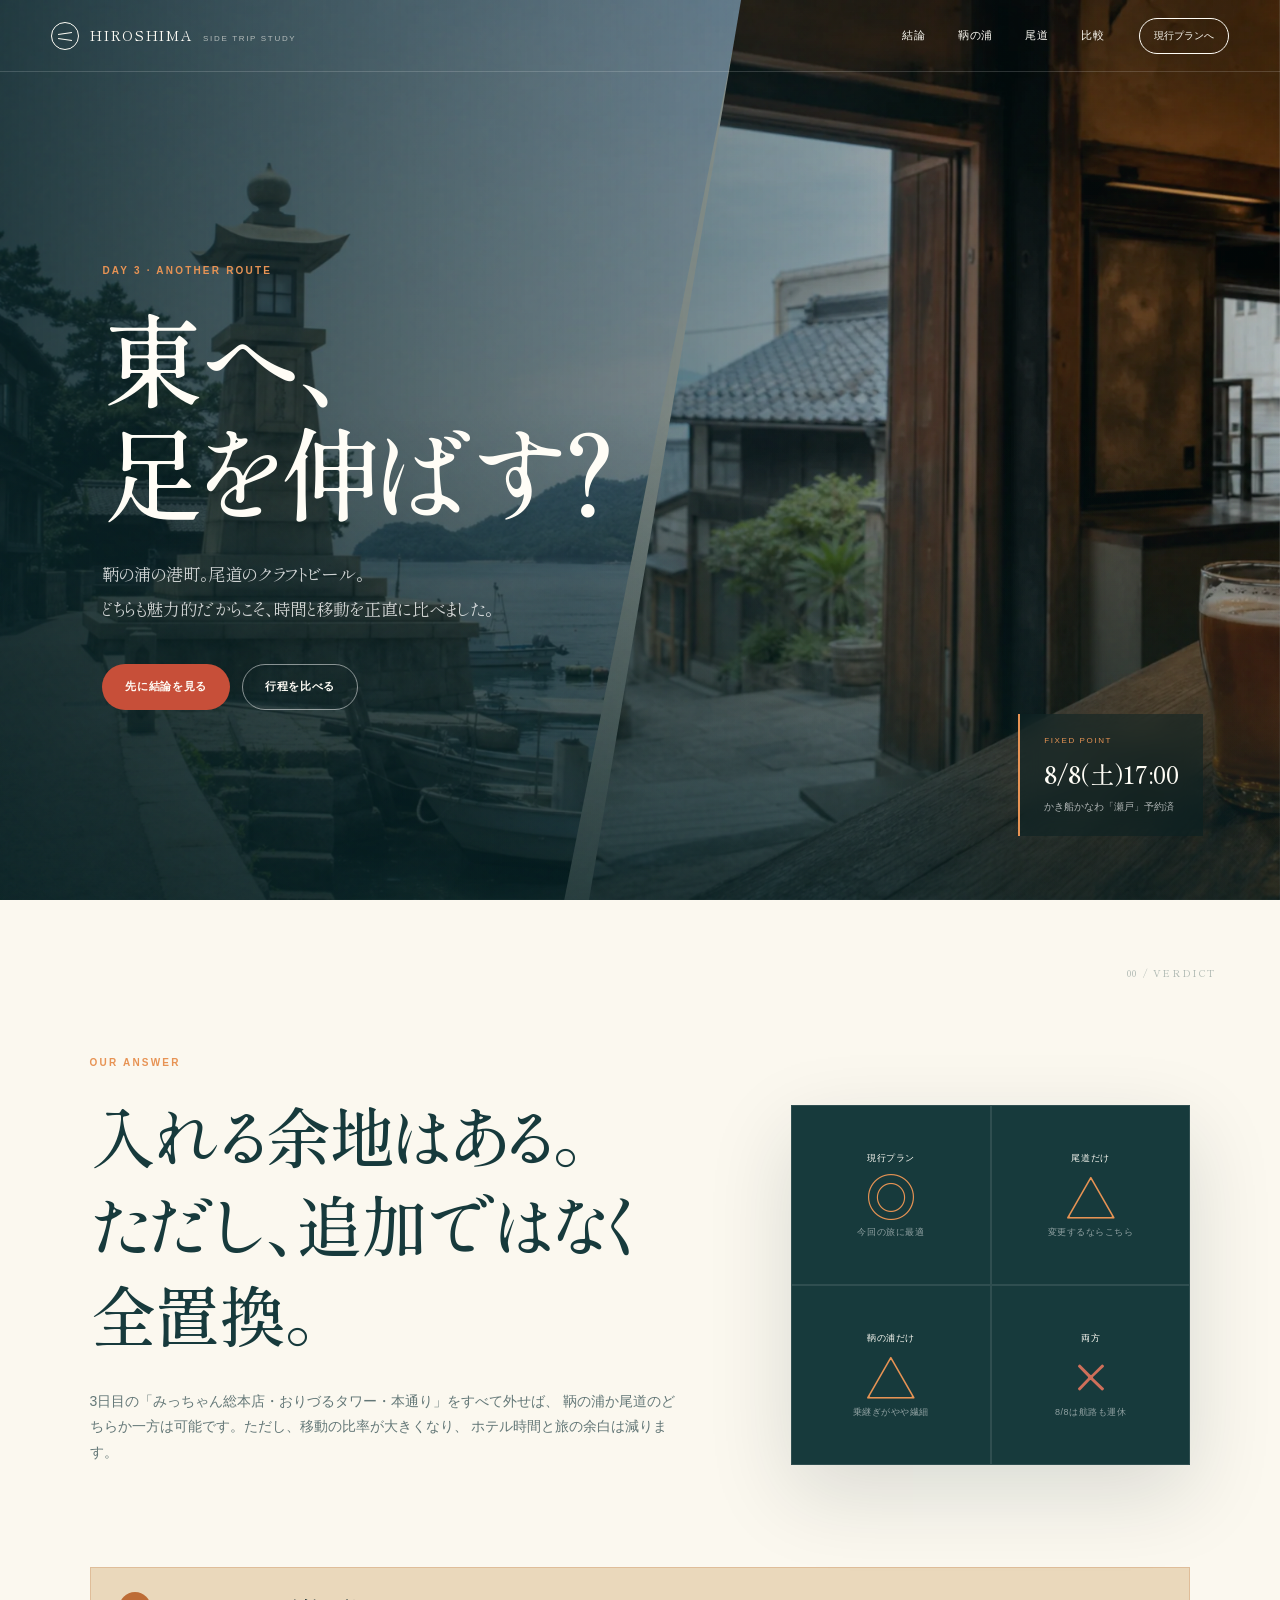
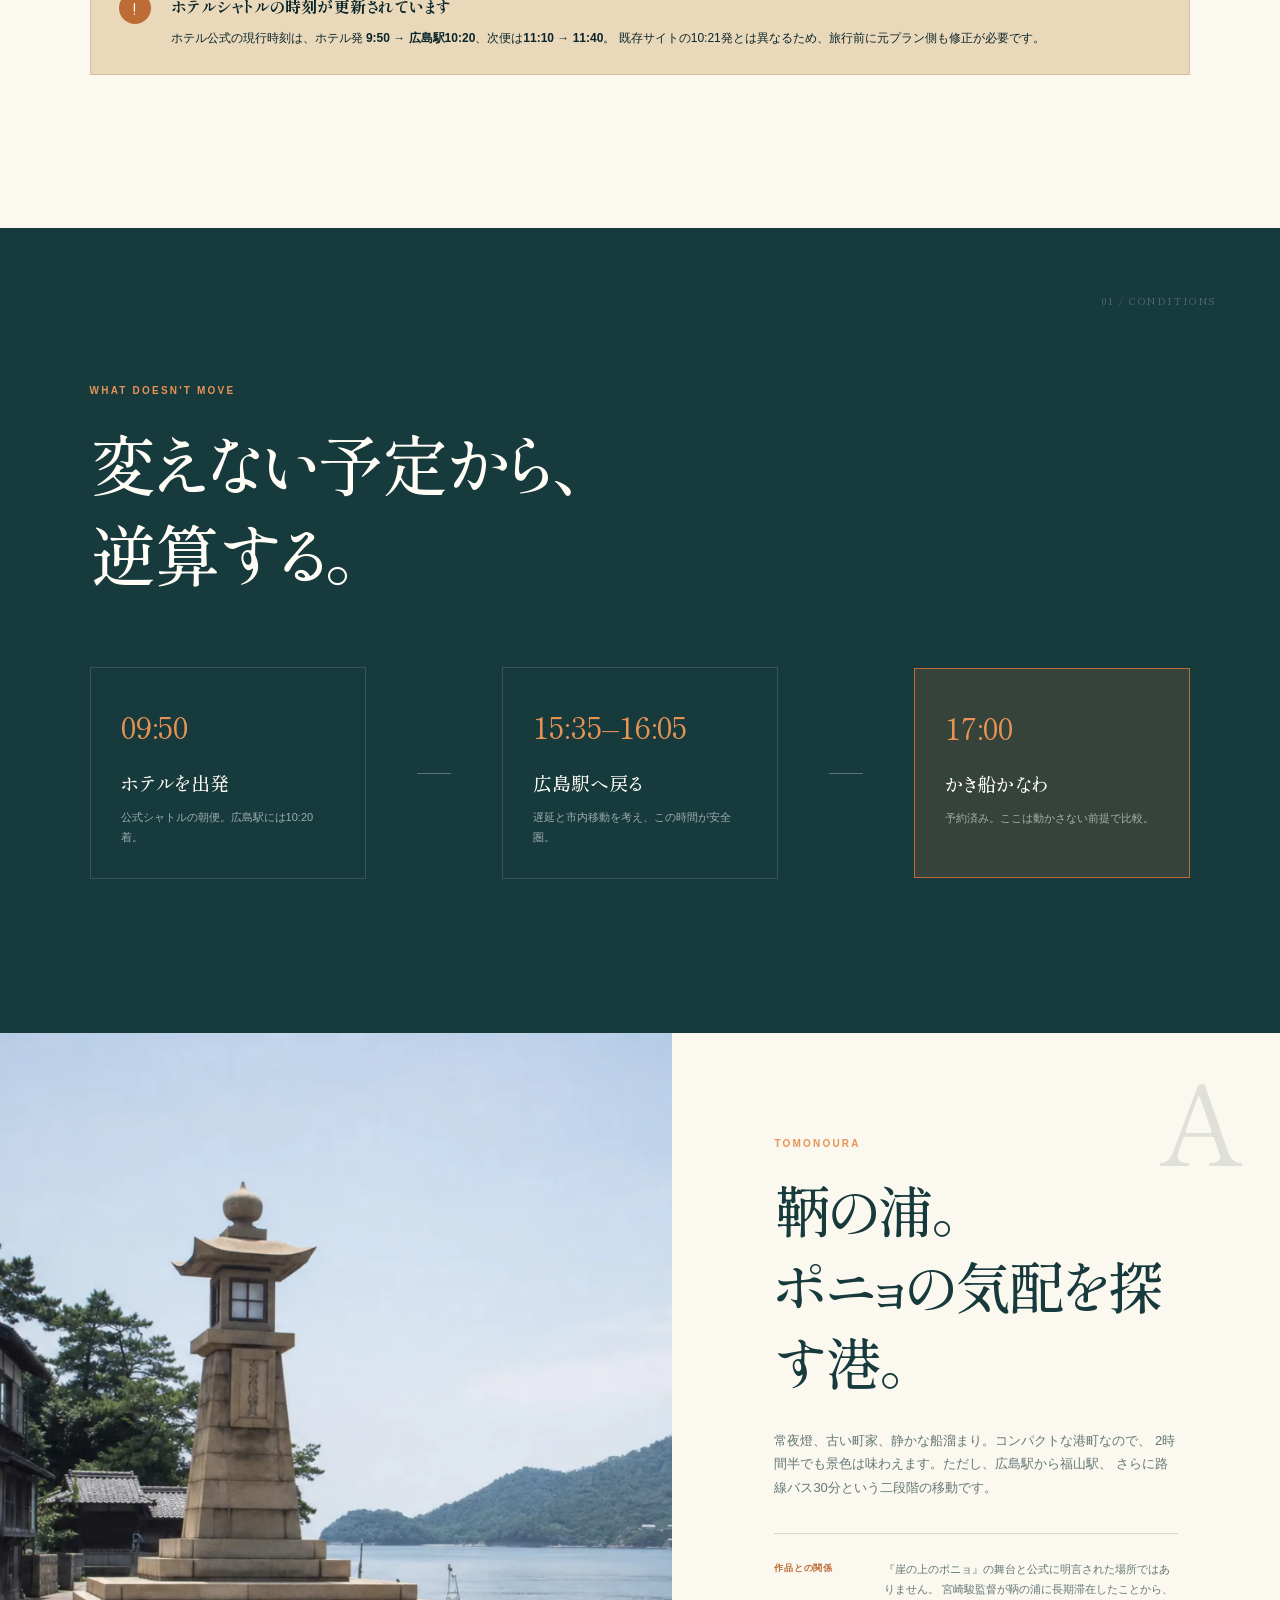
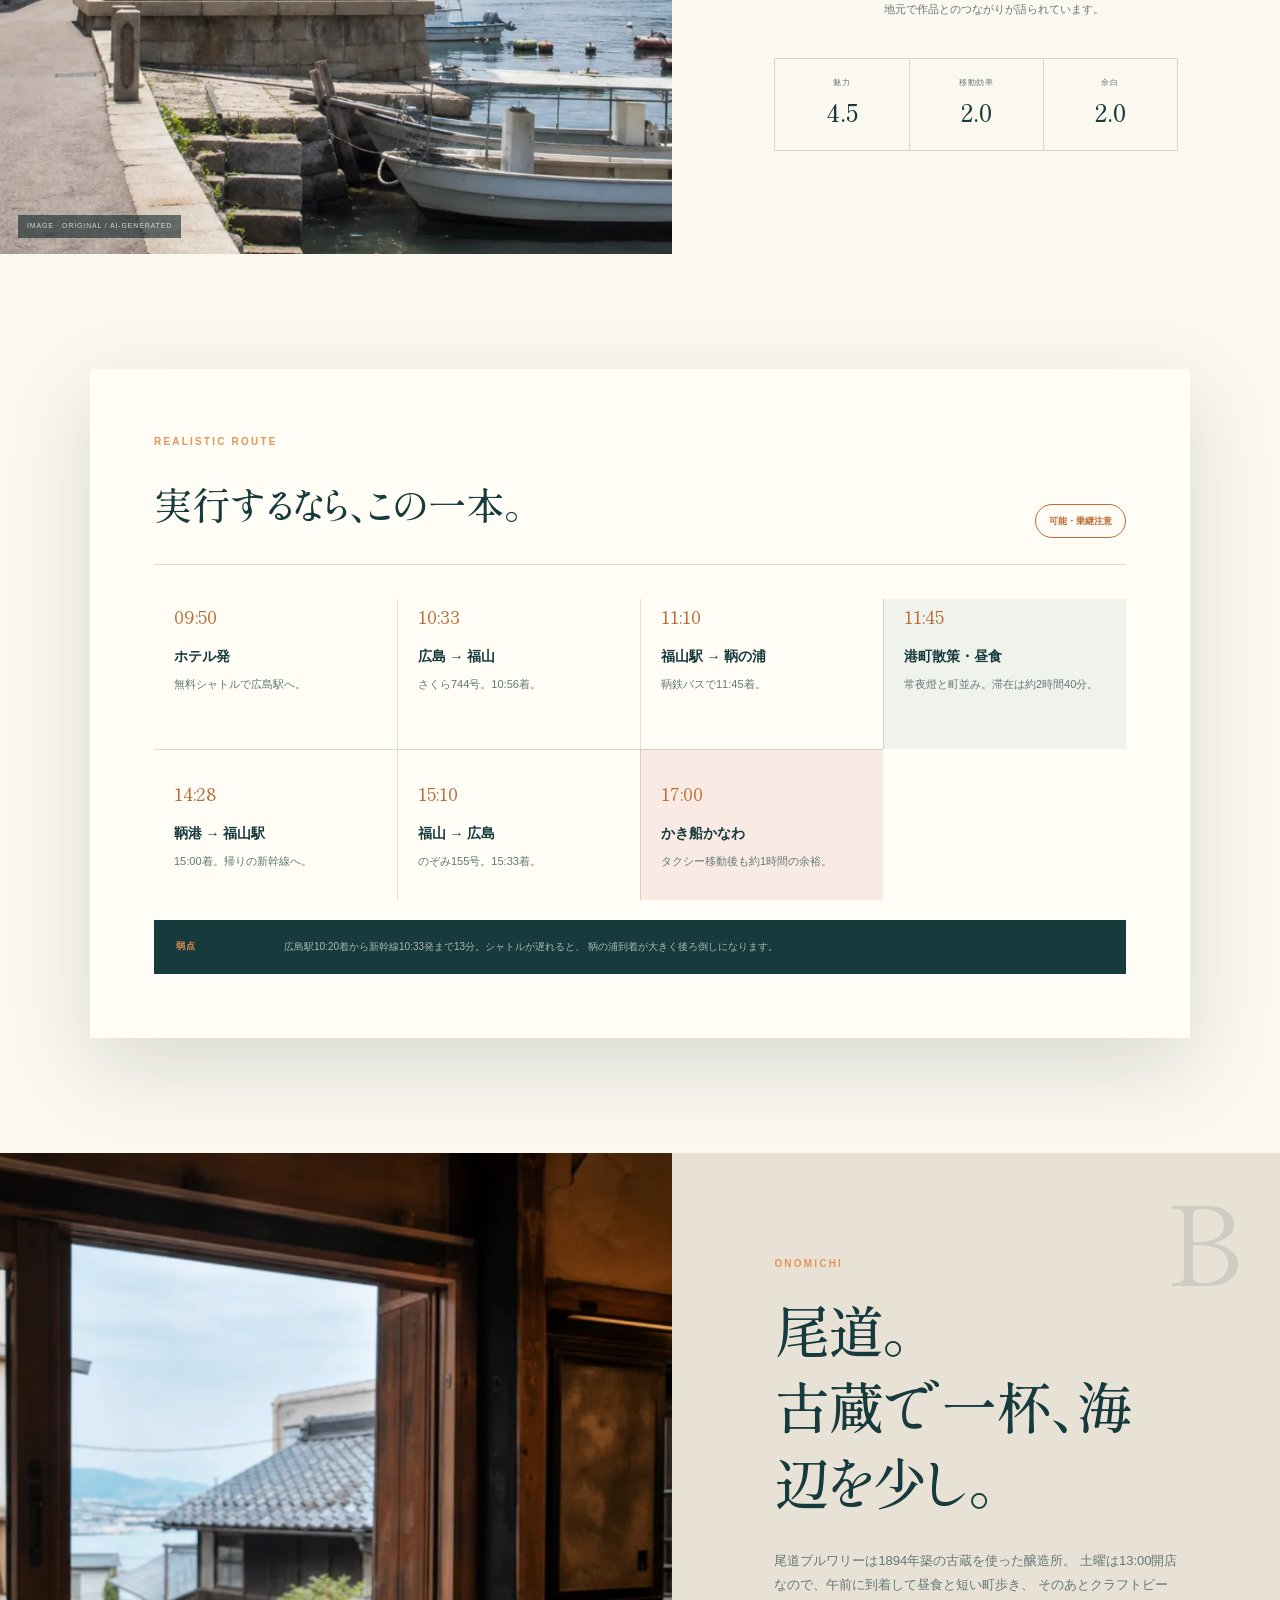
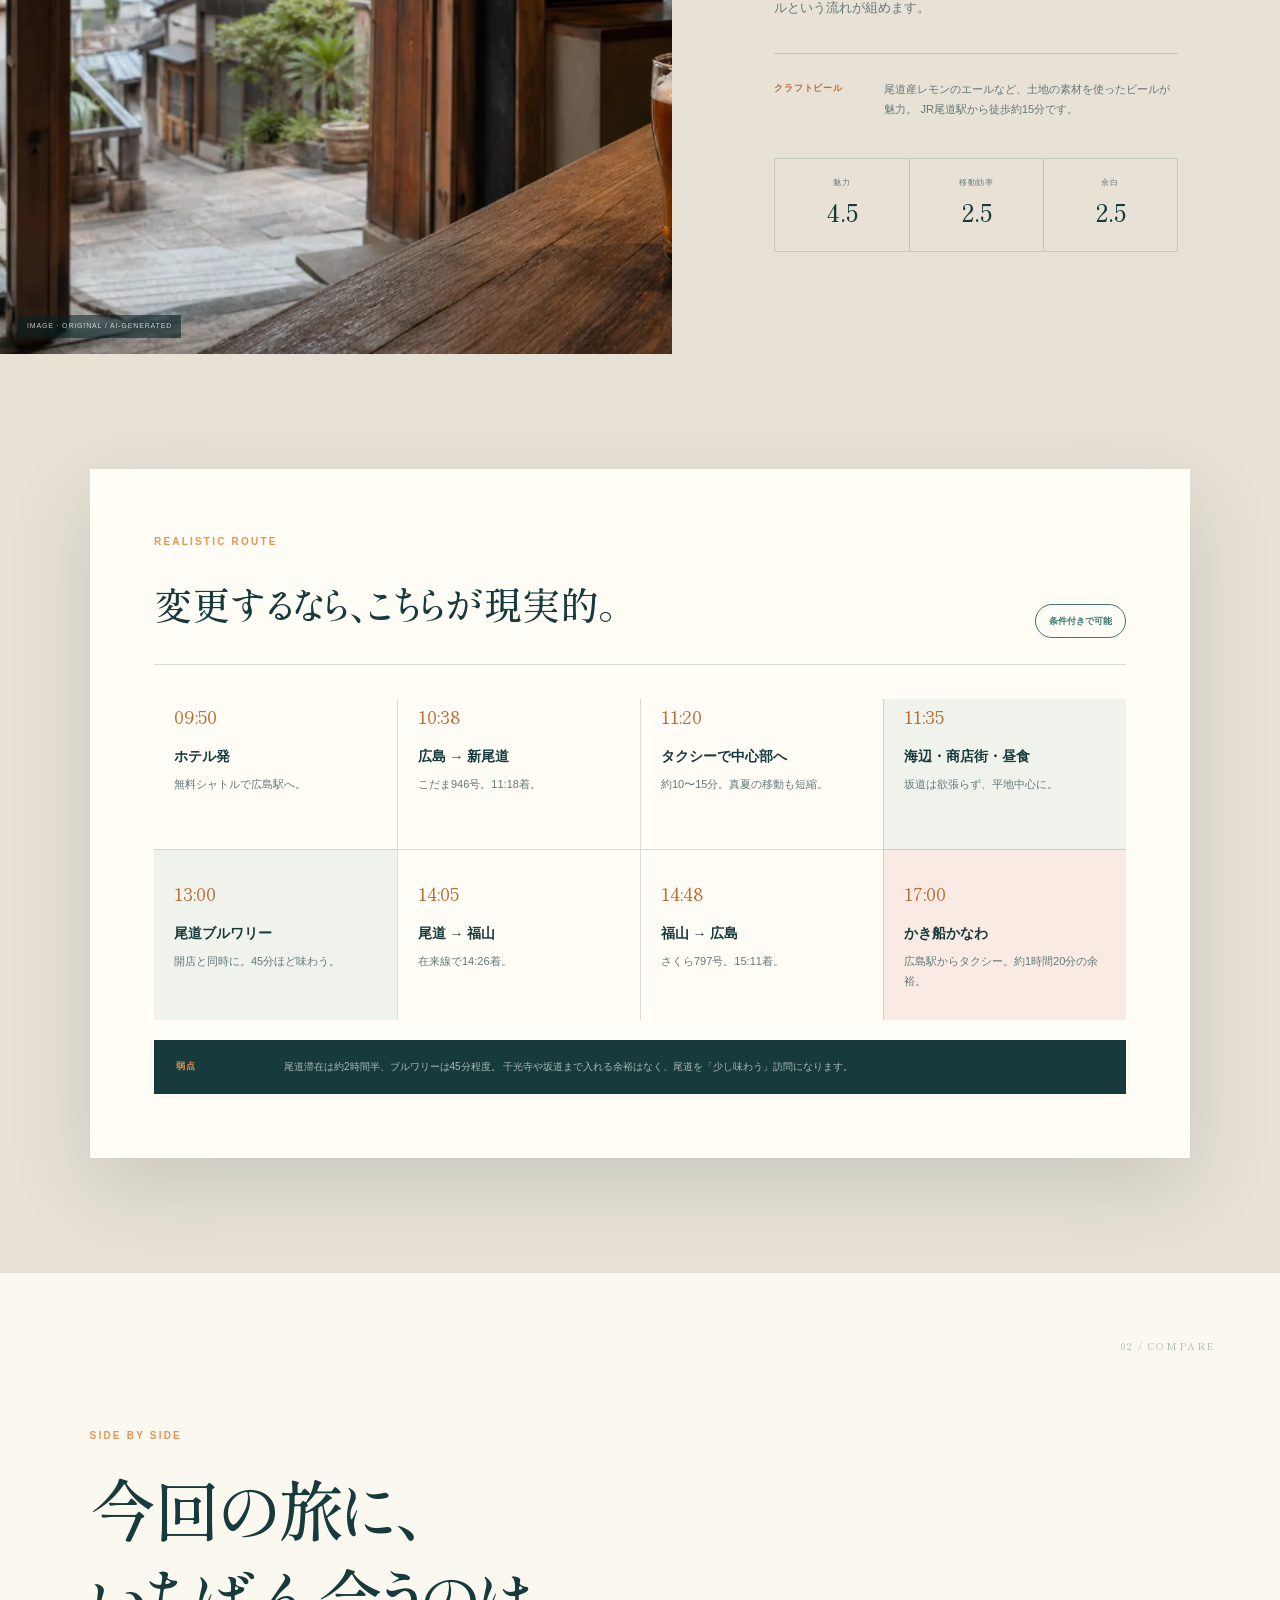
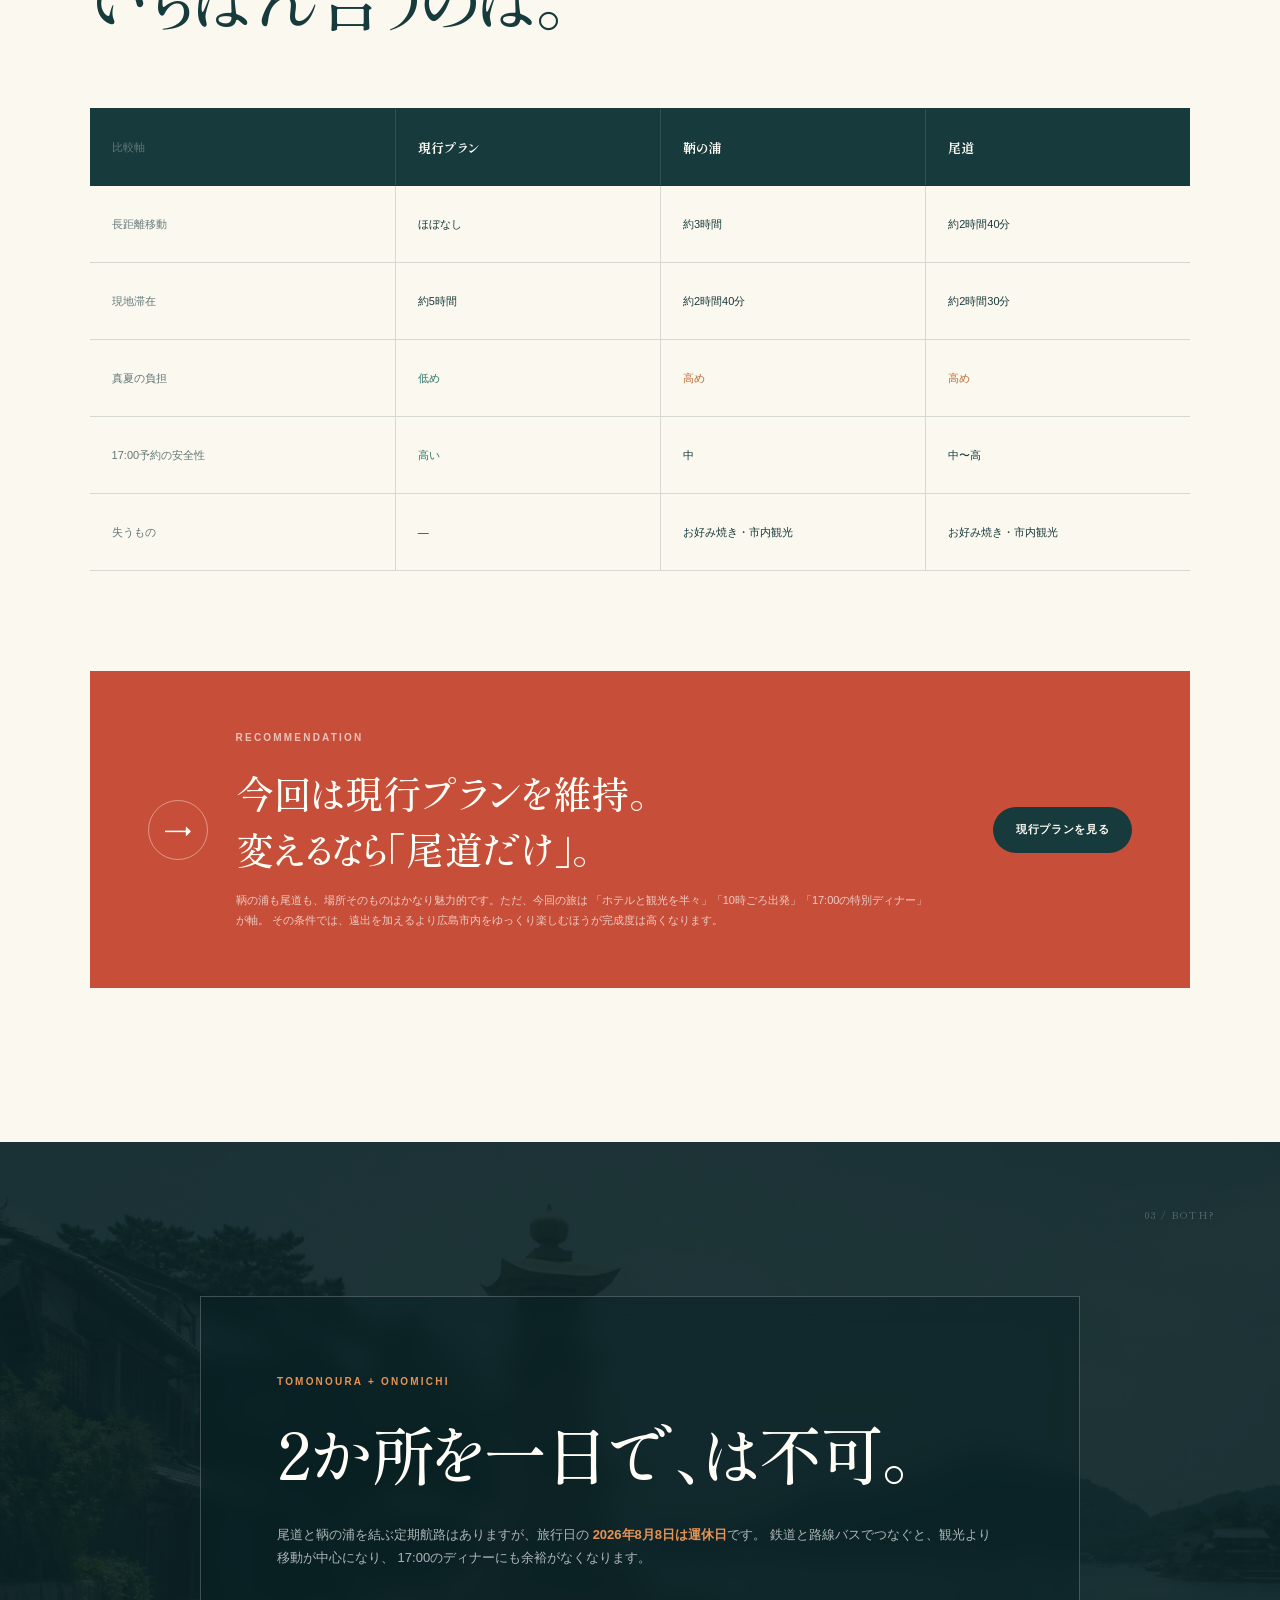
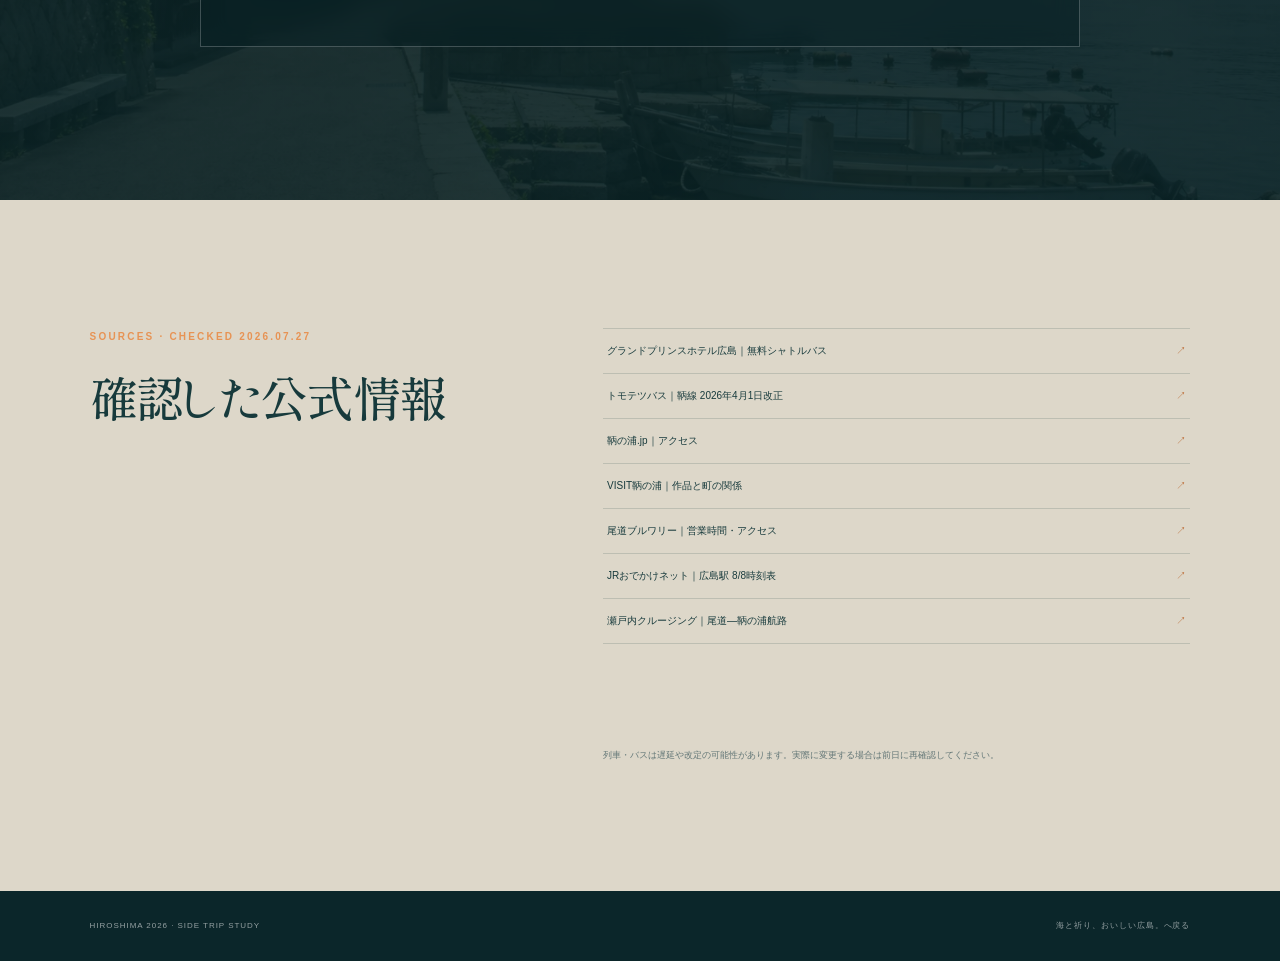
==== alternatives/index.html @ ee9ffc79 "Add day trip alternatives comparison site" ====
<!doctype html>
<html lang="ja">
  <head>
    <meta charset="UTF-8" />
    <meta name="viewport" content="width=device-width, initial-scale=1" />
    <meta name="theme-color" content="#173a3c" />
    <meta name="robots" content="noindex" />
    <meta
      name="description"
      content="2026年8月8日の広島旅行に、鞆の浦または尾道を組み込めるか比較した検討サイト。"
    />
    <title>東へ、足を伸ばす？｜広島旅行・3日目の選択肢</title>
    <link rel="preconnect" href="https://fonts.googleapis.com" />
    <link rel="preconnect" href="https://fonts.gstatic.com" crossorigin />
    <link
      href="https://fonts.googleapis.com/css2?family=Shippori+Mincho+B1:wght@400;500;600;700&family=Zen+Kaku+Gothic+New:wght@400;500;700&display=swap"
      rel="stylesheet"
    />
    <link rel="icon" href="favicon.svg" type="image/svg+xml" />
    <link rel="stylesheet" href="styles.css" />
    <script src="script.js" defer></script>
  </head>
  <body>
    <a class="skip-link" href="#main">本文へ移動</a>

    <header class="site-header" id="site-header">
      <a class="brand" href="#top" aria-label="ページ上部へ">
        <span class="brand-mark" aria-hidden="true"></span>
        <span>HIROSHIMA <small>SIDE TRIP STUDY</small></span>
      </a>
      <nav aria-label="ページ内ナビゲーション">
        <a href="#verdict">結論</a>
        <a href="#tomonoura">鞆の浦</a>
        <a href="#onomichi">尾道</a>
        <a href="#compare">比較</a>
      </nav>
      <a class="back-link" href="../">現行プランへ</a>
    </header>

    <main id="main">
      <section class="hero" id="top">
        <div class="hero-visual" aria-hidden="true">
          <div class="hero-image hero-image-tomo"></div>
          <div class="hero-image hero-image-onomichi"></div>
          <div class="hero-scrim"></div>
        </div>
        <div class="hero-copy">
          <p class="eyebrow">DAY 3 · ANOTHER ROUTE</p>
          <h1>東へ、<br />足を伸ばす？</h1>
          <p class="hero-lead">
            鞆の浦の港町。尾道のクラフトビール。<br />
            どちらも魅力的だからこそ、時間と移動を正直に比べました。
          </p>
          <div class="hero-actions">
            <a class="button button-primary" href="#verdict">先に結論を見る</a>
            <a class="button button-ghost" href="#routes">行程を比べる</a>
          </div>
        </div>
        <div class="hero-note">
          <span>FIXED POINT</span>
          <strong>8/8（土）17:00</strong>
          <p>かき船かなわ「瀬戸」予約済</p>
        </div>
      </section>

      <section class="section verdict" id="verdict">
        <div class="section-label">00 / VERDICT</div>
        <div class="verdict-grid">
          <div class="verdict-copy reveal">
            <p class="eyebrow">OUR ANSWER</p>
            <h2>入れる余地はある。<br />ただし、追加ではなく全置換。</h2>
            <p>
              3日目の「みっちゃん総本店・おりづるタワー・本通り」をすべて外せば、
              鞆の浦か尾道のどちらか一方は可能です。ただし、移動の比率が大きくなり、
              ホテル時間と旅の余白は減ります。
            </p>
          </div>
          <div class="verdict-board reveal" aria-label="候補ごとの評価">
            <div>
              <span>現行プラン</span>
              <strong>◎</strong>
              <small>今回の旅に最適</small>
            </div>
            <div>
              <span>尾道だけ</span>
              <strong>△</strong>
              <small>変更するならこちら</small>
            </div>
            <div>
              <span>鞆の浦だけ</span>
              <strong>△</strong>
              <small>乗継ぎがやや繊細</small>
            </div>
            <div class="is-no">
              <span>両方</span>
              <strong>×</strong>
              <small>8/8は航路も運休</small>
            </div>
          </div>
        </div>

        <aside class="update-alert reveal">
          <div class="alert-icon" aria-hidden="true">!</div>
          <div>
            <strong>ホテルシャトルの時刻が更新されています</strong>
            <p>
              ホテル公式の現行時刻は、ホテル発
              <b>9:50 → 広島駅10:20</b>、次便は<b>11:10 → 11:40</b>。
              既存サイトの10:21発とは異なるため、旅行前に元プラン側も修正が必要です。
            </p>
          </div>
        </aside>
      </section>

      <section class="section fixed-conditions" id="routes">
        <div class="section-label">01 / CONDITIONS</div>
        <div class="section-heading reveal">
          <p class="eyebrow">WHAT DOESN'T MOVE</p>
          <h2>変えない予定から、<br />逆算する。</h2>
        </div>
        <div class="condition-row reveal">
          <article>
            <span>09:50</span>
            <h3>ホテルを出発</h3>
            <p>公式シャトルの朝便。広島駅には10:20着。</p>
          </article>
          <div class="condition-line" aria-hidden="true"></div>
          <article>
            <span>15:35–16:05</span>
            <h3>広島駅へ戻る</h3>
            <p>遅延と市内移動を考え、この時間が安全圏。</p>
          </article>
          <div class="condition-line" aria-hidden="true"></div>
          <article class="is-fixed">
            <span>17:00</span>
            <h3>かき船かなわ</h3>
            <p>予約済み。ここは動かさない前提で比較。</p>
          </article>
        </div>
      </section>

      <section class="destination destination-tomo" id="tomonoura">
        <div class="destination-photo reveal">
          <img
            src="assets/tomonoura.webp"
            alt="鞆の浦を思わせる常夜燈と穏やかな港町"
            width="1800"
            height="1125"
            loading="lazy"
          />
          <span>IMAGE · ORIGINAL / AI-GENERATED</span>
        </div>
        <div class="destination-copy reveal">
          <div class="destination-number">A</div>
          <p class="eyebrow">TOMONOURA</p>
          <h2>鞆の浦。<br />ポニョの気配を探す港。</h2>
          <p class="destination-intro">
            常夜燈、古い町家、静かな船溜まり。コンパクトな港町なので、
            2時間半でも景色は味わえます。ただし、広島駅から福山駅、
            さらに路線バス30分という二段階の移動です。
          </p>
          <div class="fact-note">
            <span>作品との関係</span>
            <p>
              『崖の上のポニョ』の舞台と公式に明言された場所ではありません。
              宮崎駿監督が鞆の浦に長期滞在したことから、地元で作品とのつながりが語られています。
            </p>
          </div>
          <div class="score-row" aria-label="鞆の浦の評価">
            <div><span>魅力</span><strong>4.5</strong></div>
            <div><span>移動効率</span><strong>2.0</strong></div>
            <div><span>余白</span><strong>2.0</strong></div>
          </div>
        </div>
        <div class="route-plan reveal">
          <header>
            <div>
              <p class="eyebrow">REALISTIC ROUTE</p>
              <h3>実行するなら、この一本。</h3>
            </div>
            <span class="route-status status-caution">可能・乗継注意</span>
          </header>
          <ol>
            <li><time>09:50</time><div><strong>ホテル発</strong><p>無料シャトルで広島駅へ。</p></div></li>
            <li><time>10:33</time><div><strong>広島 → 福山</strong><p>さくら744号。10:56着。</p></div></li>
            <li><time>11:10</time><div><strong>福山駅 → 鞆の浦</strong><p>鞆鉄バスで11:45着。</p></div></li>
            <li class="is-stay"><time>11:45</time><div><strong>港町散策・昼食</strong><p>常夜燈と町並み。滞在は約2時間40分。</p></div></li>
            <li><time>14:28</time><div><strong>鞆港 → 福山駅</strong><p>15:00着。帰りの新幹線へ。</p></div></li>
            <li><time>15:10</time><div><strong>福山 → 広島</strong><p>のぞみ155号。15:33着。</p></div></li>
            <li class="is-dinner"><time>17:00</time><div><strong>かき船かなわ</strong><p>タクシー移動後も約1時間の余裕。</p></div></li>
          </ol>
          <div class="route-risk">
            <strong>弱点</strong>
            <p>
              広島駅10:20着から新幹線10:33発まで13分。シャトルが遅れると、
              鞆の浦到着が大きく後ろ倒しになります。
            </p>
          </div>
        </div>
      </section>

      <section class="destination destination-onomichi" id="onomichi">
        <div class="destination-photo reveal">
          <img
            src="assets/onomichi-beer.webp"
            alt="尾道の古い蔵を思わせる醸造所とクラフトビール"
            width="1800"
            height="1125"
            loading="lazy"
          />
          <span>IMAGE · ORIGINAL / AI-GENERATED</span>
        </div>
        <div class="destination-copy reveal">
          <div class="destination-number">B</div>
          <p class="eyebrow">ONOMICHI</p>
          <h2>尾道。<br />古蔵で一杯、海辺を少し。</h2>
          <p class="destination-intro">
            尾道ブルワリーは1894年築の古蔵を使った醸造所。
            土曜は13:00開店なので、午前に到着して昼食と短い町歩き、
            そのあとクラフトビールという流れが組めます。
          </p>
          <div class="fact-note">
            <span>クラフトビール</span>
            <p>
              尾道産レモンのエールなど、土地の素材を使ったビールが魅力。
              JR尾道駅から徒歩約15分です。
            </p>
          </div>
          <div class="score-row" aria-label="尾道の評価">
            <div><span>魅力</span><strong>4.5</strong></div>
            <div><span>移動効率</span><strong>2.5</strong></div>
            <div><span>余白</span><strong>2.5</strong></div>
          </div>
        </div>
        <div class="route-plan reveal">
          <header>
            <div>
              <p class="eyebrow">REALISTIC ROUTE</p>
              <h3>変更するなら、こちらが現実的。</h3>
            </div>
            <span class="route-status status-possible">条件付きで可能</span>
          </header>
          <ol>
            <li><time>09:50</time><div><strong>ホテル発</strong><p>無料シャトルで広島駅へ。</p></div></li>
            <li><time>10:38</time><div><strong>広島 → 新尾道</strong><p>こだま946号。11:18着。</p></div></li>
            <li><time>11:20</time><div><strong>タクシーで中心部へ</strong><p>約10〜15分。真夏の移動も短縮。</p></div></li>
            <li class="is-stay"><time>11:35</time><div><strong>海辺・商店街・昼食</strong><p>坂道は欲張らず、平地中心に。</p></div></li>
            <li class="is-beer"><time>13:00</time><div><strong>尾道ブルワリー</strong><p>開店と同時に。45分ほど味わう。</p></div></li>
            <li><time>14:05</time><div><strong>尾道 → 福山</strong><p>在来線で14:26着。</p></div></li>
            <li><time>14:48</time><div><strong>福山 → 広島</strong><p>さくら797号。15:11着。</p></div></li>
            <li class="is-dinner"><time>17:00</time><div><strong>かき船かなわ</strong><p>広島駅からタクシー。約1時間20分の余裕。</p></div></li>
          </ol>
          <div class="route-risk">
            <strong>弱点</strong>
            <p>
              尾道滞在は約2時間半、ブルワリーは45分程度。
              千光寺や坂道まで入れる余裕はなく、尾道を「少し味わう」訪問になります。
            </p>
          </div>
        </div>
      </section>

      <section class="section compare" id="compare">
        <div class="section-label">02 / COMPARE</div>
        <div class="section-heading reveal">
          <p class="eyebrow">SIDE BY SIDE</p>
          <h2>今回の旅に、<br />いちばん合うのは。</h2>
        </div>
        <div class="comparison-table reveal" role="table" aria-label="3日目のプラン比較">
          <div class="comparison-row comparison-head" role="row">
            <span role="columnheader">比較軸</span>
            <strong role="columnheader">現行プラン</strong>
            <strong role="columnheader">鞆の浦</strong>
            <strong role="columnheader">尾道</strong>
          </div>
          <div class="comparison-row" role="row">
            <span role="rowheader">長距離移動</span>
            <b>ほぼなし</b><b>約3時間</b><b>約2時間40分</b>
          </div>
          <div class="comparison-row" role="row">
            <span role="rowheader">現地滞在</span>
            <b>約5時間</b><b>約2時間40分</b><b>約2時間30分</b>
          </div>
          <div class="comparison-row" role="row">
            <span role="rowheader">真夏の負担</span>
            <b class="good">低め</b><b class="warn">高め</b><b class="warn">高め</b>
          </div>
          <div class="comparison-row" role="row">
            <span role="rowheader">17:00予約の安全性</span>
            <b class="good">高い</b><b>中</b><b>中〜高</b>
          </div>
          <div class="comparison-row" role="row">
            <span role="rowheader">失うもの</span>
            <b>—</b><b>お好み焼き・市内観光</b><b>お好み焼き・市内観光</b>
          </div>
        </div>

        <div class="final-call reveal">
          <div class="final-mark" aria-hidden="true">→</div>
          <div>
            <p class="eyebrow">RECOMMENDATION</p>
            <h3>今回は現行プランを維持。<br />変えるなら「尾道だけ」。</h3>
            <p>
              鞆の浦も尾道も、場所そのものはかなり魅力的です。ただ、今回の旅は
              「ホテルと観光を半々」「10時ごろ出発」「17:00の特別ディナー」が軸。
              その条件では、遠出を加えるより広島市内をゆっくり楽しむほうが完成度は高くなります。
            </p>
          </div>
          <a class="button button-dark" href="../">現行プランを見る</a>
        </div>
      </section>

      <section class="section why-not-both">
        <div class="section-label">03 / BOTH?</div>
        <div class="both-card reveal">
          <p class="eyebrow">TOMONOURA + ONOMICHI</p>
          <h2>2か所を一日で、は不可。</h2>
          <p>
            尾道と鞆の浦を結ぶ定期航路はありますが、旅行日の
            <strong>2026年8月8日は運休日</strong>です。
            鉄道と路線バスでつなぐと、観光より移動が中心になり、
            17:00のディナーにも余裕がなくなります。
          </p>
        </div>
      </section>

      <section class="sources">
        <div>
          <p class="eyebrow">SOURCES · CHECKED 2026.07.27</p>
          <h2>確認した公式情報</h2>
        </div>
        <ul>
          <li><a href="https://www.princehotels.co.jp/hiroshima/informations/shuttlebus/" target="_blank" rel="noreferrer">グランドプリンスホテル広島｜無料シャトルバス</a></li>
          <li><a href="https://www.tomotetsu.co.jp/wpsite/wp-content/uploads/2026/03/1.20260401jikoku-tomo.pdf" target="_blank" rel="noreferrer">トモテツバス｜鞆線 2026年4月1日改正</a></li>
          <li><a href="https://www.tomonoura.jp/access.html" target="_blank" rel="noreferrer">鞆の浦.jp｜アクセス</a></li>
          <li><a href="https://visittomonoura.com/2020/01/816/" target="_blank" rel="noreferrer">VISIT鞆の浦｜作品と町の関係</a></li>
          <li><a href="https://onomichibeer.com/" target="_blank" rel="noreferrer">尾道ブルワリー｜営業時間・アクセス</a></li>
          <li><a href="https://timetable.jr-odekake.net/station-timetable/3863002002?date=20260808" target="_blank" rel="noreferrer">JRおでかけネット｜広島駅 8/8時刻表</a></li>
          <li><a href="https://s-cruise.jp/timetable/" target="_blank" rel="noreferrer">瀬戸内クルージング｜尾道―鞆の浦航路</a></li>
        </ul>
        <p class="source-note">
          列車・バスは遅延や改定の可能性があります。実際に変更する場合は前日に再確認してください。
        </p>
      </section>
    </main>

    <footer>
      <p>HIROSHIMA 2026 · SIDE TRIP STUDY</p>
      <a href="../">海と祈り、おいしい広島。へ戻る</a>
    </footer>
  </body>
</html>
---- alternatives/styles.css ----
:root {
  --ink: #173a3c;
  --ink-deep: #0b262a;
  --paper: #f2efe5;
  --paper-light: #fbf8ef;
  --paper-deep: #ded7c7;
  --sea: #86aaa6;
  --sea-light: #cbdad3;
  --amber: #bd6c36;
  --amber-bright: #e79354;
  --vermilion: #c74f39;
  --white: #fffdf6;
  --line: rgba(23, 58, 60, 0.16);
  --muted: #637777;
  --font-serif: "Shippori Mincho B1", "Yu Mincho", serif;
  --font-sans: "Zen Kaku Gothic New", sans-serif;
  --shadow: 0 28px 80px rgba(11, 38, 42, 0.14);
  --header-height: 72px;
}

* {
  box-sizing: border-box;
}

html {
  scroll-behavior: smooth;
  scroll-padding-top: 92px;
}

body {
  margin: 0;
  color: var(--ink);
  background: var(--paper);
  font-family: var(--font-sans);
  font-feature-settings: "palt";
  line-height: 1.8;
  overflow-x: hidden;
}

img {
  display: block;
  width: 100%;
}

a {
  color: inherit;
  text-decoration: none;
}

button,
a {
  -webkit-tap-highlight-color: transparent;
}

::selection {
  color: var(--white);
  background: var(--amber);
}

.skip-link {
  position: fixed;
  z-index: 1000;
  left: 16px;
  top: -70px;
  padding: 10px 16px;
  color: var(--white);
  background: var(--ink-deep);
  transition: top 0.2s ease;
}

.skip-link:focus {
  top: 0;
}

.site-header {
  position: fixed;
  z-index: 100;
  inset: 0 0 auto;
  height: var(--header-height);
  display: flex;
  align-items: center;
  gap: 34px;
  padding: 0 clamp(20px, 4vw, 64px);
  color: var(--white);
  border-bottom: 1px solid rgba(255, 255, 255, 0.16);
  transition:
    color 0.3s ease,
    background 0.3s ease,
    box-shadow 0.3s ease;
}

.site-header.scrolled {
  color: var(--ink);
  background: rgba(242, 239, 229, 0.92);
  box-shadow: 0 10px 35px rgba(11, 38, 42, 0.1);
  backdrop-filter: blur(16px);
  -webkit-backdrop-filter: blur(16px);
}

.brand {
  display: inline-flex;
  align-items: center;
  gap: 11px;
  font-family: var(--font-serif);
  font-size: 14px;
  letter-spacing: 0.12em;
  white-space: nowrap;
}

.brand small {
  margin-left: 4px;
  font-family: var(--font-sans);
  font-size: 8px;
  opacity: 0.62;
}

.brand-mark {
  position: relative;
  width: 28px;
  height: 28px;
  border: 1px solid currentColor;
  border-radius: 50%;
}

.brand-mark::before,
.brand-mark::after {
  position: absolute;
  content: "";
  left: 6px;
  right: 6px;
  height: 1px;
  background: currentColor;
}

.brand-mark::before {
  top: 10px;
  transform: rotate(-8deg);
}

.brand-mark::after {
  top: 16px;
  transform: rotate(8deg);
}

.site-header nav {
  display: flex;
  gap: clamp(18px, 2.5vw, 38px);
  margin-left: auto;
}

.site-header nav a {
  font-size: 11px;
  letter-spacing: 0.08em;
}

.site-header nav a:hover,
.site-header nav a:focus-visible {
  color: var(--amber-bright);
}

.back-link {
  padding: 8px 14px;
  border: 1px solid currentColor;
  border-radius: 99px;
  font-size: 10px;
  white-space: nowrap;
}

.hero {
  position: relative;
  min-height: max(720px, 100svh);
  display: flex;
  align-items: center;
  color: var(--white);
  overflow: hidden;
}

.hero-visual,
.hero-scrim,
.hero-image {
  position: absolute;
  inset: 0;
}

.hero-image {
  background-position: center;
  background-size: cover;
  animation: hero-focus 1.8s cubic-bezier(0.2, 0.7, 0.2, 1) both;
}

.hero-image-tomo {
  right: 42%;
  background-image: url("assets/tomonoura.webp");
  clip-path: polygon(0 0, 100% 0, 76% 100%, 0 100%);
}

.hero-image-onomichi {
  left: 46%;
  background-image: url("assets/onomichi-beer.webp");
  background-position: 62% center;
  clip-path: polygon(22% 0, 100% 0, 100% 100%, 0 100%);
}

.hero-scrim {
  background:
    linear-gradient(90deg, rgba(6, 31, 34, 0.85) 0%, rgba(6, 31, 34, 0.54) 48%, rgba(6, 31, 34, 0.18) 100%),
    linear-gradient(0deg, rgba(6, 31, 34, 0.68), transparent 54%);
}

.hero-scrim::after {
  position: absolute;
  inset: 0;
  content: "";
  opacity: 0.12;
  mix-blend-mode: soft-light;
  background-image: url("data:image/svg+xml,%3Csvg viewBox='0 0 160 160' xmlns='http://www.w3.org/2000/svg'%3E%3Cfilter id='n'%3E%3CfeTurbulence type='fractalNoise' baseFrequency='.8' numOctaves='3' stitchTiles='stitch'/%3E%3C/filter%3E%3Crect width='100%25' height='100%25' filter='url(%23n)' opacity='.55'/%3E%3C/svg%3E");
}

.hero-copy {
  position: relative;
  z-index: 2;
  width: min(760px, 88vw);
  margin-left: clamp(24px, 8vw, 138px);
  padding-top: var(--header-height);
}

.eyebrow {
  margin: 0 0 18px;
  color: var(--amber-bright);
  font-size: 10px;
  font-weight: 700;
  letter-spacing: 0.22em;
}

.hero h1 {
  margin: 0;
  font-family: var(--font-serif);
  font-size: clamp(58px, 8vw, 112px);
  font-weight: 500;
  letter-spacing: -0.045em;
  line-height: 1.12;
}

.hero-lead {
  max-width: 620px;
  margin: 30px 0 0;
  color: rgba(255, 255, 255, 0.78);
  font-family: var(--font-serif);
  font-size: clamp(15px, 1.35vw, 19px);
  line-height: 2;
}

.hero-actions {
  display: flex;
  flex-wrap: wrap;
  gap: 12px;
  margin-top: 38px;
}

.button {
  display: inline-flex;
  align-items: center;
  justify-content: center;
  min-height: 46px;
  padding: 0 22px;
  border: 1px solid transparent;
  border-radius: 99px;
  font-size: 11px;
  font-weight: 700;
  letter-spacing: 0.06em;
  transition:
    transform 0.2s ease,
    background 0.2s ease,
    color 0.2s ease;
}

.button:hover,
.button:focus-visible {
  transform: translateY(-2px);
}

.button-primary {
  color: var(--white);
  background: var(--vermilion);
}

.button-ghost {
  color: var(--white);
  border-color: rgba(255, 255, 255, 0.5);
}

.button-dark {
  color: var(--white);
  background: var(--ink);
}

.hero-note {
  position: absolute;
  z-index: 2;
  right: clamp(24px, 6vw, 96px);
  bottom: clamp(28px, 5vw, 70px);
  padding: 20px 24px;
  border-left: 2px solid var(--amber-bright);
  background: rgba(9, 33, 35, 0.5);
  backdrop-filter: blur(10px);
}

.hero-note span {
  display: block;
  color: var(--amber-bright);
  font-size: 8px;
  letter-spacing: 0.2em;
}

.hero-note strong {
  display: block;
  margin: 3px 0;
  font-family: var(--font-serif);
  font-size: 24px;
  font-weight: 500;
}

.hero-note p {
  margin: 0;
  color: rgba(255, 255, 255, 0.66);
  font-size: 10px;
}

.section {
  position: relative;
  padding: clamp(90px, 12vw, 180px) clamp(22px, 7vw, 110px);
}

.section-label {
  position: absolute;
  top: clamp(34px, 5vw, 70px);
  right: clamp(22px, 5vw, 72px);
  color: rgba(23, 58, 60, 0.34);
  font-family: var(--font-serif);
  font-size: 10px;
  letter-spacing: 0.16em;
}

.section-heading {
  max-width: 720px;
}

.section-heading h2,
.verdict-copy h2,
.destination-copy h2,
.both-card h2,
.sources h2 {
  margin: 0;
  font-family: var(--font-serif);
  font-size: clamp(38px, 5.2vw, 70px);
  font-weight: 500;
  letter-spacing: -0.035em;
  line-height: 1.35;
}

.verdict {
  background: var(--paper-light);
}

.verdict-grid {
  display: grid;
  grid-template-columns: minmax(0, 1.2fr) minmax(340px, 0.8fr);
  gap: clamp(50px, 8vw, 130px);
  align-items: end;
}

.verdict-copy > p:last-child {
  max-width: 700px;
  margin: 30px 0 0;
  color: var(--muted);
  font-size: 14px;
}

.verdict-board {
  display: grid;
  grid-template-columns: repeat(2, 1fr);
  background: var(--ink);
  box-shadow: var(--shadow);
}

.verdict-board > div {
  min-height: 180px;
  display: grid;
  place-content: center;
  padding: 22px;
  color: var(--white);
  border: 1px solid rgba(255, 255, 255, 0.1);
  text-align: center;
}

.verdict-board span,
.verdict-board small {
  font-size: 9px;
  letter-spacing: 0.06em;
}

.verdict-board strong {
  margin: 3px 0;
  color: var(--amber-bright);
  font-family: var(--font-serif);
  font-size: 52px;
  font-weight: 500;
  line-height: 1;
}

.verdict-board small {
  color: rgba(255, 255, 255, 0.52);
}

.verdict-board .is-no strong {
  color: #cf6f5a;
}

.update-alert {
  max-width: 1120px;
  display: flex;
  gap: 20px;
  align-items: flex-start;
  margin: clamp(60px, 8vw, 110px) auto 0;
  padding: 24px 28px;
  color: var(--ink-deep);
  background: #ead8bb;
  border: 1px solid rgba(189, 108, 54, 0.25);
}

.alert-icon {
  flex: 0 0 auto;
  width: 32px;
  height: 32px;
  display: grid;
  place-items: center;
  color: var(--white);
  background: var(--amber);
  border-radius: 50%;
  font-family: var(--font-serif);
}

.update-alert strong {
  font-family: var(--font-serif);
  font-size: 16px;
}

.update-alert p {
  margin: 5px 0 0;
  font-size: 12px;
}

.fixed-conditions {
  color: var(--white);
  background: var(--ink);
}

.fixed-conditions .section-label {
  color: rgba(255, 255, 255, 0.28);
}

.condition-row {
  display: grid;
  grid-template-columns: 1fr auto 1fr auto 1fr;
  gap: clamp(22px, 4vw, 56px);
  align-items: center;
  margin-top: 70px;
}

.condition-row article {
  min-height: 210px;
  padding: 30px;
  border: 1px solid rgba(255, 255, 255, 0.14);
}

.condition-row article.is-fixed {
  background: rgba(189, 108, 54, 0.18);
  border-color: var(--amber);
}

.condition-row span {
  color: var(--amber-bright);
  font-family: var(--font-serif);
  font-size: 31px;
}

.condition-row h3 {
  margin: 12px 0 8px;
  font-family: var(--font-serif);
  font-size: 19px;
  font-weight: 500;
}

.condition-row p {
  margin: 0;
  color: rgba(255, 255, 255, 0.58);
  font-size: 11px;
}

.condition-line {
  width: 34px;
  height: 1px;
  background: rgba(255, 255, 255, 0.3);
}

.destination {
  display: grid;
  grid-template-columns: minmax(0, 1.05fr) minmax(430px, 0.95fr);
  align-items: stretch;
  background: var(--paper-light);
}

.destination-onomichi {
  background: #e8e2d6;
}

.destination-photo {
  position: relative;
  min-height: 760px;
  overflow: hidden;
}

.destination-photo img {
  height: 100%;
  object-fit: cover;
}

.destination-photo > span {
  position: absolute;
  left: 18px;
  bottom: 16px;
  padding: 5px 9px;
  color: rgba(255, 255, 255, 0.75);
  background: rgba(9, 33, 35, 0.58);
  font-size: 7px;
  letter-spacing: 0.12em;
}

.destination-copy {
  position: relative;
  display: flex;
  flex-direction: column;
  justify-content: center;
  padding: clamp(60px, 8vw, 120px);
}

.destination-number {
  position: absolute;
  top: 30px;
  right: 36px;
  color: rgba(23, 58, 60, 0.12);
  font-family: var(--font-serif);
  font-size: 110px;
  line-height: 1;
}

.destination-copy h2 {
  font-size: clamp(42px, 4.4vw, 68px);
}

.destination-intro {
  margin: 30px 0 0;
  color: var(--muted);
  font-size: 13px;
}

.fact-note {
  display: grid;
  grid-template-columns: 92px 1fr;
  gap: 18px;
  margin-top: 34px;
  padding-top: 26px;
  border-top: 1px solid var(--line);
}

.fact-note span {
  color: var(--amber);
  font-size: 9px;
  font-weight: 700;
  letter-spacing: 0.08em;
}

.fact-note p {
  margin: 0;
  color: var(--muted);
  font-size: 11px;
}

.score-row {
  display: grid;
  grid-template-columns: repeat(3, 1fr);
  margin-top: 38px;
  border: 1px solid var(--line);
}

.score-row div {
  padding: 17px;
  text-align: center;
}

.score-row div + div {
  border-left: 1px solid var(--line);
}

.score-row span {
  display: block;
  color: var(--muted);
  font-size: 8px;
  letter-spacing: 0.12em;
}

.score-row strong {
  font-family: var(--font-serif);
  font-size: 24px;
  font-weight: 500;
}

.route-plan {
  grid-column: 1 / -1;
  width: min(1100px, calc(100% - 44px));
  margin: clamp(70px, 9vw, 130px) auto;
  padding: clamp(30px, 5vw, 68px);
  background: var(--white);
  box-shadow: var(--shadow);
}

.route-plan header {
  display: flex;
  align-items: flex-end;
  justify-content: space-between;
  gap: 24px;
  padding-bottom: 26px;
  border-bottom: 1px solid var(--line);
}

.route-plan h3 {
  margin: 0;
  font-family: var(--font-serif);
  font-size: clamp(26px, 3vw, 42px);
  font-weight: 500;
}

.route-status {
  flex: 0 0 auto;
  padding: 8px 13px;
  border: 1px solid currentColor;
  border-radius: 99px;
  font-size: 9px;
  font-weight: 700;
}

.status-caution {
  color: var(--amber);
}

.status-possible {
  color: #3c7871;
}

.route-plan ol {
  display: grid;
  grid-template-columns: repeat(4, 1fr);
  margin: 34px 0 0;
  padding: 0;
  list-style: none;
}

.route-plan li {
  position: relative;
  min-height: 150px;
  padding: 0 20px 28px;
  border-left: 1px solid var(--line);
}

.route-plan li:nth-child(4n + 1) {
  border-left: 0;
}

.route-plan li:nth-child(n + 5) {
  padding-top: 26px;
  border-top: 1px solid var(--line);
}

.route-plan time {
  color: var(--amber);
  font-family: var(--font-serif);
  font-size: 19px;
}

.route-plan strong {
  display: block;
  margin-top: 10px;
  font-family: var(--font-serif);
  font-size: 14px;
  font-weight: 600;
}

.route-plan li p {
  margin: 6px 0 0;
  color: var(--muted);
  font-size: 11px;
}

.route-plan .is-stay,
.route-plan .is-beer {
  background: rgba(134, 170, 166, 0.12);
}

.route-plan .is-dinner {
  background: rgba(199, 79, 57, 0.1);
}

.route-risk {
  display: grid;
  grid-template-columns: 90px 1fr;
  gap: 18px;
  margin-top: 20px;
  padding: 18px 22px;
  color: var(--white);
  background: var(--ink);
}

.route-risk strong {
  margin: 0;
  color: var(--amber-bright);
  font-family: var(--font-sans);
  font-size: 9px;
  letter-spacing: 0.12em;
}

.route-risk p {
  margin: 0;
  color: rgba(255, 255, 255, 0.64);
  font-size: 10px;
}

.compare {
  background: var(--paper-light);
}

.comparison-table {
  max-width: 1120px;
  margin: 66px auto 0;
  border-top: 1px solid var(--ink);
}

.comparison-row {
  display: grid;
  grid-template-columns: 1.15fr repeat(3, 1fr);
  border-bottom: 1px solid var(--line);
}

.comparison-row > * {
  min-height: 76px;
  display: flex;
  align-items: center;
  padding: 18px 22px;
  border-left: 1px solid var(--line);
  font-size: 11px;
}

.comparison-row > :first-child {
  border-left: 0;
}

.comparison-row > span {
  color: var(--muted);
}

.comparison-row b {
  font-weight: 500;
}

.comparison-head {
  color: var(--white);
  background: var(--ink);
}

.comparison-head > * {
  color: inherit;
  border-left-color: rgba(255, 255, 255, 0.12);
}

.comparison-head strong {
  font-family: var(--font-serif);
  font-size: 13px;
}

.comparison-row .good {
  color: #2e766c;
}

.comparison-row .warn {
  color: var(--amber);
}

.final-call {
  max-width: 1120px;
  display: grid;
  grid-template-columns: auto 1fr auto;
  gap: 28px;
  align-items: center;
  margin: 100px auto 0;
  padding: clamp(28px, 5vw, 58px);
  color: var(--white);
  background: var(--vermilion);
}

.final-mark {
  width: 60px;
  height: 60px;
  display: grid;
  place-items: center;
  border: 1px solid rgba(255, 255, 255, 0.4);
  border-radius: 50%;
  font-family: var(--font-serif);
  font-size: 28px;
}

.final-call .eyebrow {
  color: rgba(255, 255, 255, 0.66);
}

.final-call h3 {
  margin: 0;
  font-family: var(--font-serif);
  font-size: clamp(25px, 3vw, 42px);
  font-weight: 500;
  line-height: 1.45;
}

.final-call p:last-child {
  max-width: 700px;
  margin: 14px 0 0;
  color: rgba(255, 255, 255, 0.7);
  font-size: 11px;
}

.why-not-both {
  color: var(--white);
  background:
    linear-gradient(rgba(9, 33, 35, 0.9), rgba(9, 33, 35, 0.9)),
    url("assets/tomonoura.webp") center 58% / cover;
}

.why-not-both .section-label {
  color: rgba(255, 255, 255, 0.28);
}

.both-card {
  max-width: 880px;
  margin: 0 auto;
  padding: clamp(34px, 6vw, 76px);
  border: 1px solid rgba(255, 255, 255, 0.22);
  background: rgba(9, 33, 35, 0.54);
  backdrop-filter: blur(12px);
}

.both-card h2 {
  font-size: clamp(38px, 5vw, 66px);
}

.both-card > p:last-child {
  margin: 28px 0 0;
  color: rgba(255, 255, 255, 0.67);
  font-size: 13px;
}

.both-card strong {
  color: var(--amber-bright);
}

.sources {
  display: grid;
  grid-template-columns: 0.7fr 1fr;
  gap: clamp(44px, 8vw, 120px);
  padding: clamp(80px, 10vw, 140px) clamp(22px, 7vw, 110px);
  background: #ddd7c9;
}

.sources h2 {
  font-size: clamp(30px, 4vw, 48px);
}

.sources ul {
  margin: 0;
  padding: 0;
  list-style: none;
}

.sources li {
  border-top: 1px solid var(--line);
}

.sources li:last-child {
  border-bottom: 1px solid var(--line);
}

.sources a {
  display: flex;
  justify-content: space-between;
  gap: 20px;
  padding: 13px 4px;
  font-size: 10px;
}

.sources a::after {
  content: "↗";
  color: var(--amber);
}

.sources a:hover,
.sources a:focus-visible {
  color: var(--amber);
}

.source-note {
  grid-column: 2;
  margin: 0;
  color: var(--muted);
  font-size: 9px;
}

footer {
  display: flex;
  justify-content: space-between;
  gap: 20px;
  padding: 28px clamp(22px, 7vw, 110px);
  color: rgba(255, 255, 255, 0.56);
  background: var(--ink-deep);
  font-size: 8px;
  letter-spacing: 0.12em;
}

footer p {
  margin: 0;
}

.reveal {
  opacity: 0;
  transform: translateY(24px);
  transition:
    opacity 0.75s ease,
    transform 0.75s ease;
}

.reveal.is-visible {
  opacity: 1;
  transform: none;
}

@keyframes hero-focus {
  from {
    transform: scale(1.04);
    filter: blur(2px);
  }
  to {
    transform: scale(1);
    filter: none;
  }
}

@media (max-width: 980px) {
  .site-header nav {
    display: none;
  }

  .back-link {
    margin-left: auto;
  }

  .verdict-grid,
  .destination,
  .sources {
    grid-template-columns: 1fr;
  }

  .destination-photo {
    min-height: 560px;
  }

  .destination-copy {
    padding: 70px clamp(24px, 7vw, 72px);
  }

  .condition-row {
    grid-template-columns: 1fr;
  }

  .condition-line {
    width: 1px;
    height: 28px;
    margin-left: 38px;
  }

  .condition-row article {
    min-height: auto;
  }

  .route-plan ol {
    grid-template-columns: repeat(2, 1fr);
  }

  .route-plan li:nth-child(4n + 1) {
    border-left: 1px solid var(--line);
  }

  .route-plan li:nth-child(2n + 1) {
    border-left: 0;
  }

  .route-plan li:nth-child(n + 3) {
    padding-top: 26px;
    border-top: 1px solid var(--line);
  }

  .final-call {
    grid-template-columns: auto 1fr;
  }

  .final-call .button {
    grid-column: 2;
    justify-self: start;
  }

  .source-note {
    grid-column: 1;
  }
}

@media (max-width: 680px) {
  :root {
    --header-height: 62px;
  }

  .site-header {
    gap: 12px;
    padding: 0 18px;
  }

  .brand {
    font-size: 11px;
  }

  .brand small {
    display: none;
  }

  .back-link {
    padding: 7px 10px;
    font-size: 8px;
  }

  .hero {
    min-height: 760px;
    align-items: flex-start;
  }

  .hero-image-tomo {
    right: 0;
    bottom: 44%;
    clip-path: polygon(0 0, 100% 0, 100% 76%, 0 100%);
  }

  .hero-image-onomichi {
    top: 47%;
    left: 0;
    clip-path: polygon(0 16%, 100% 0, 100% 100%, 0 100%);
  }

  .hero-scrim {
    background:
      linear-gradient(180deg, rgba(6, 31, 34, 0.85), rgba(6, 31, 34, 0.5) 48%, rgba(6, 31, 34, 0.72)),
      linear-gradient(90deg, rgba(6, 31, 34, 0.42), transparent);
  }

  .hero-copy {
    margin: 0;
    padding: 130px 22px 0;
  }

  .hero h1 {
    font-size: 58px;
  }

  .hero-lead br {
    display: none;
  }

  .hero-note {
    right: 20px;
    bottom: 24px;
  }

  .section {
    padding: 90px 20px;
  }

  .section-label {
    top: 24px;
    right: 20px;
  }

  .section-heading h2,
  .verdict-copy h2,
  .destination-copy h2 {
    font-size: 36px;
  }

  .verdict-grid {
    gap: 50px;
  }

  .verdict-board > div {
    min-height: 140px;
    padding: 16px;
  }

  .verdict-board strong {
    font-size: 42px;
  }

  .update-alert {
    padding: 20px;
  }

  .destination-photo {
    min-height: 360px;
  }

  .destination-copy {
    padding: 70px 20px;
  }

  .destination-number {
    top: 24px;
    right: 20px;
    font-size: 76px;
  }

  .fact-note {
    grid-template-columns: 1fr;
    gap: 8px;
  }

  .score-row div {
    padding: 14px 6px;
  }

  .route-plan {
    width: calc(100% - 24px);
    margin: 60px auto;
    padding: 26px 18px;
  }

  .route-plan header {
    align-items: flex-start;
    flex-direction: column;
  }

  .route-plan ol {
    grid-template-columns: 1fr;
  }

  .route-plan li,
  .route-plan li:nth-child(2n + 1),
  .route-plan li:nth-child(4n + 1) {
    min-height: auto;
    display: grid;
    grid-template-columns: 58px 1fr;
    gap: 14px;
    padding: 20px 12px;
    border-top: 1px solid var(--line);
    border-left: 0;
  }

  .route-plan li:first-child {
    border-top: 0;
  }

  .route-plan time {
    font-size: 15px;
  }

  .route-plan strong {
    margin-top: 0;
  }

  .route-risk {
    grid-template-columns: 1fr;
    gap: 6px;
  }

  .comparison-table {
    margin-top: 50px;
  }

  .comparison-row {
    min-width: 0;
    grid-template-columns: 0.9fr repeat(3, 1fr);
  }

  .comparison-row > * {
    min-height: 72px;
    padding: 12px 7px;
    font-size: 9px;
    overflow-wrap: anywhere;
  }

  .comparison-head strong {
    font-size: 10px;
  }

  .final-call {
    grid-template-columns: 1fr;
    margin-top: 70px;
  }

  .final-mark {
    width: 50px;
    height: 50px;
  }

  .final-call .button {
    grid-column: 1;
  }

  .both-card {
    padding: 34px 24px;
  }

  .both-card h2 {
    font-size: 38px;
  }

  .sources {
    padding: 80px 20px;
  }

  footer {
    flex-direction: column;
    padding: 24px 20px;
  }
}

@media (prefers-reduced-motion: reduce) {
  *,
  *::before,
  *::after {
    scroll-behavior: auto !important;
    animation-duration: 0.01ms !important;
    transition-duration: 0.01ms !important;
  }

  .reveal {
    opacity: 1;
    transform: none;
  }
}
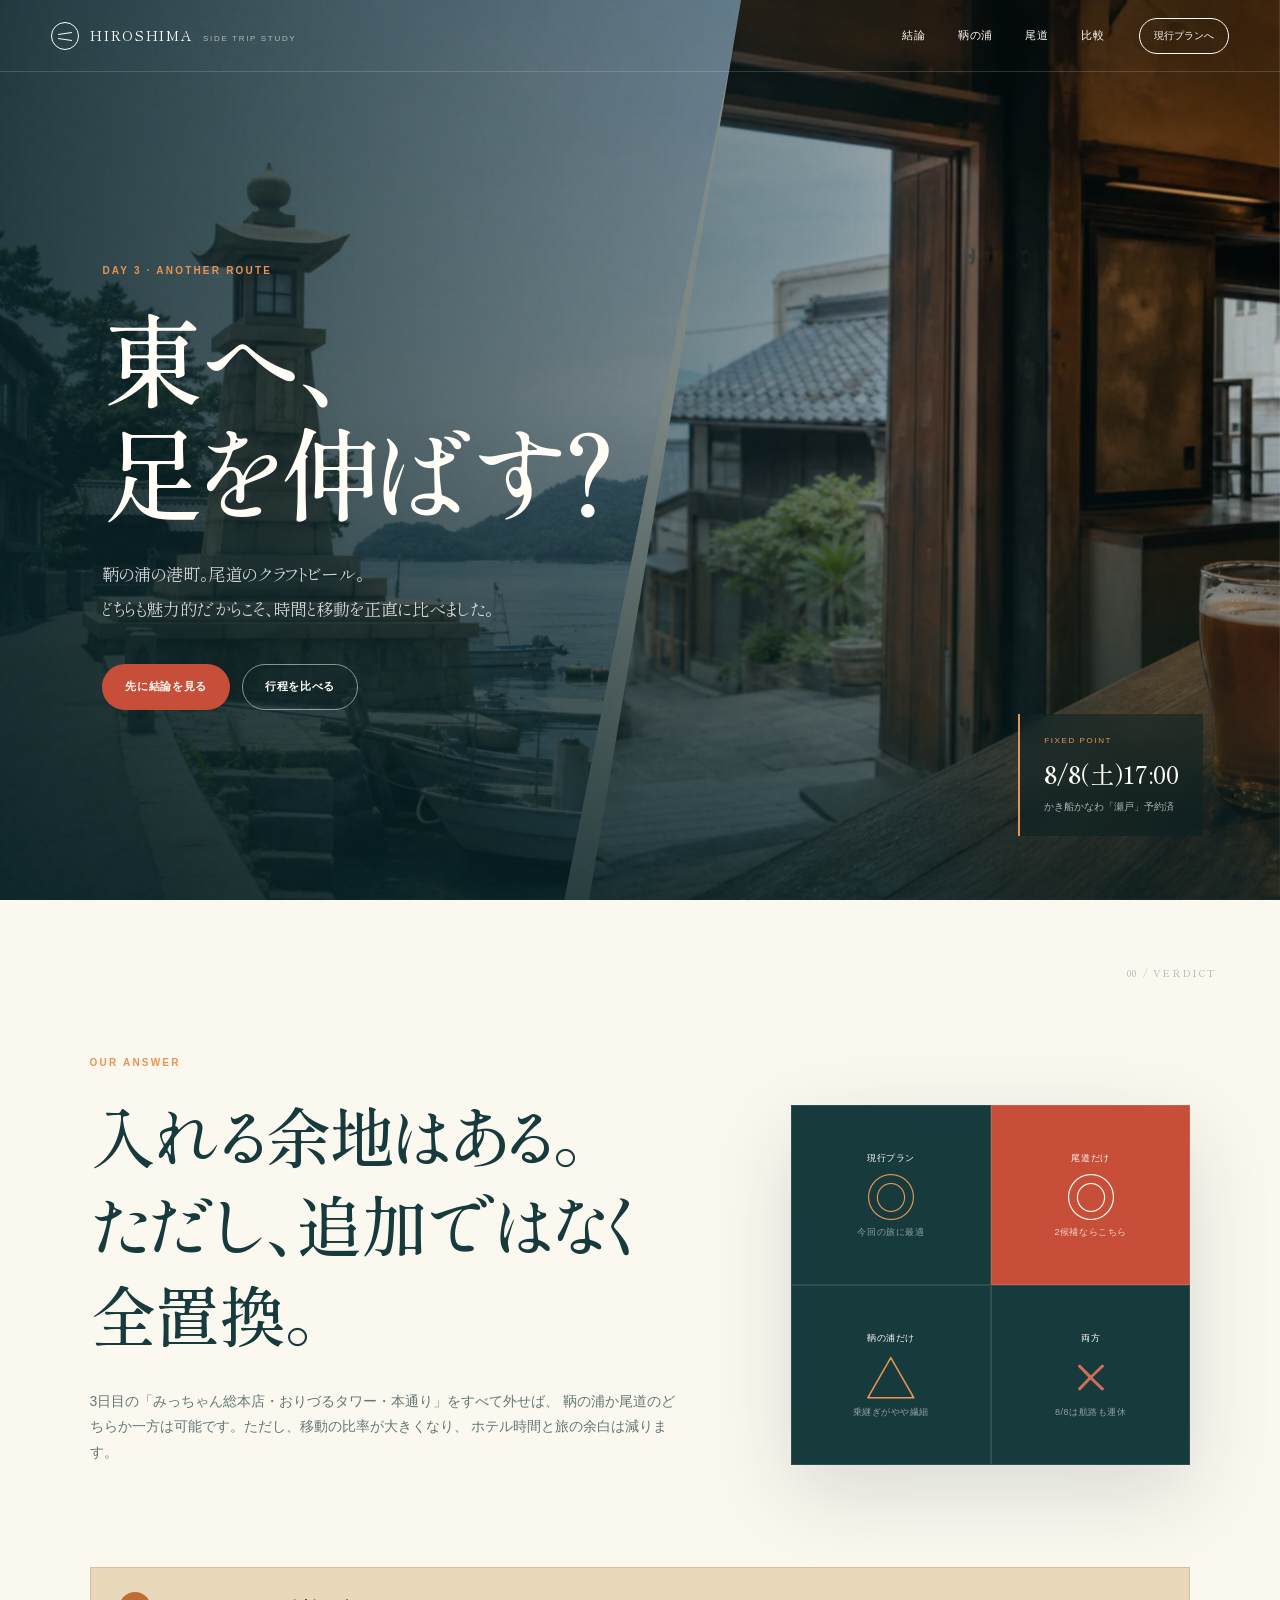
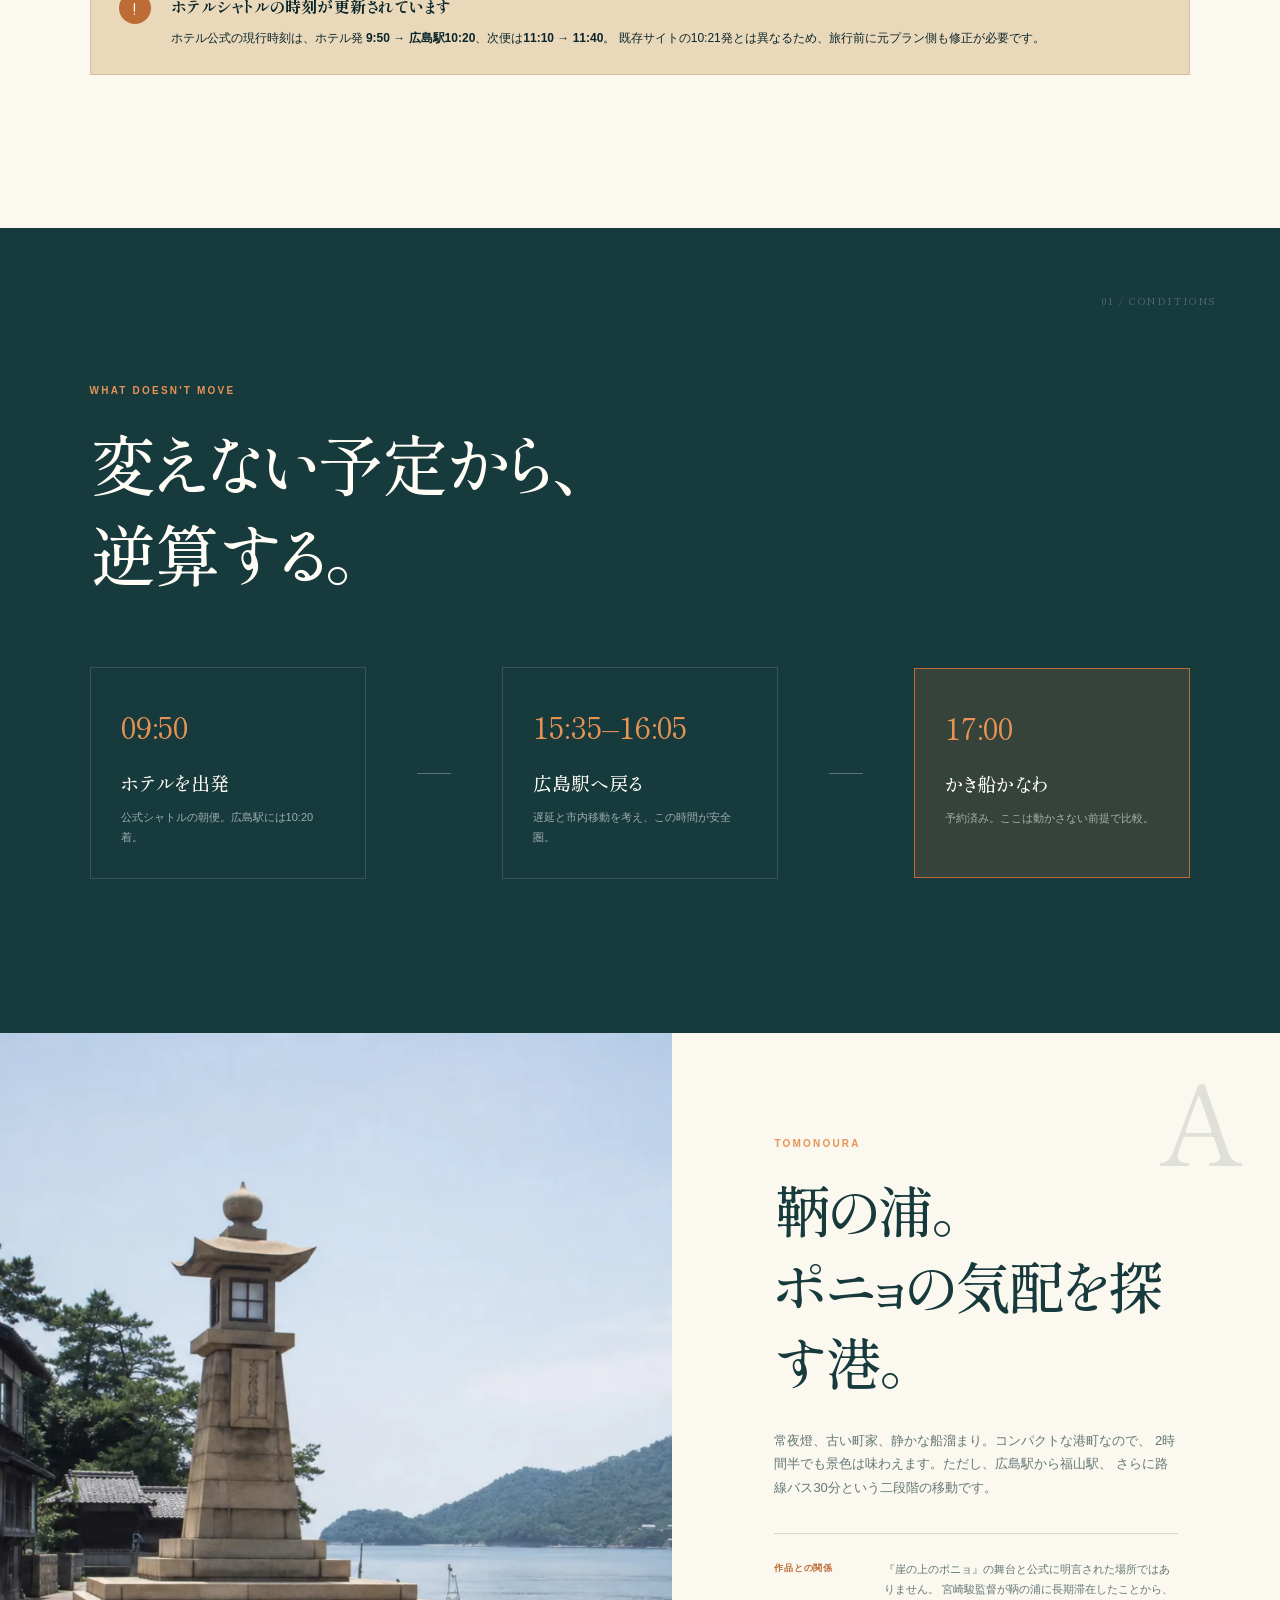
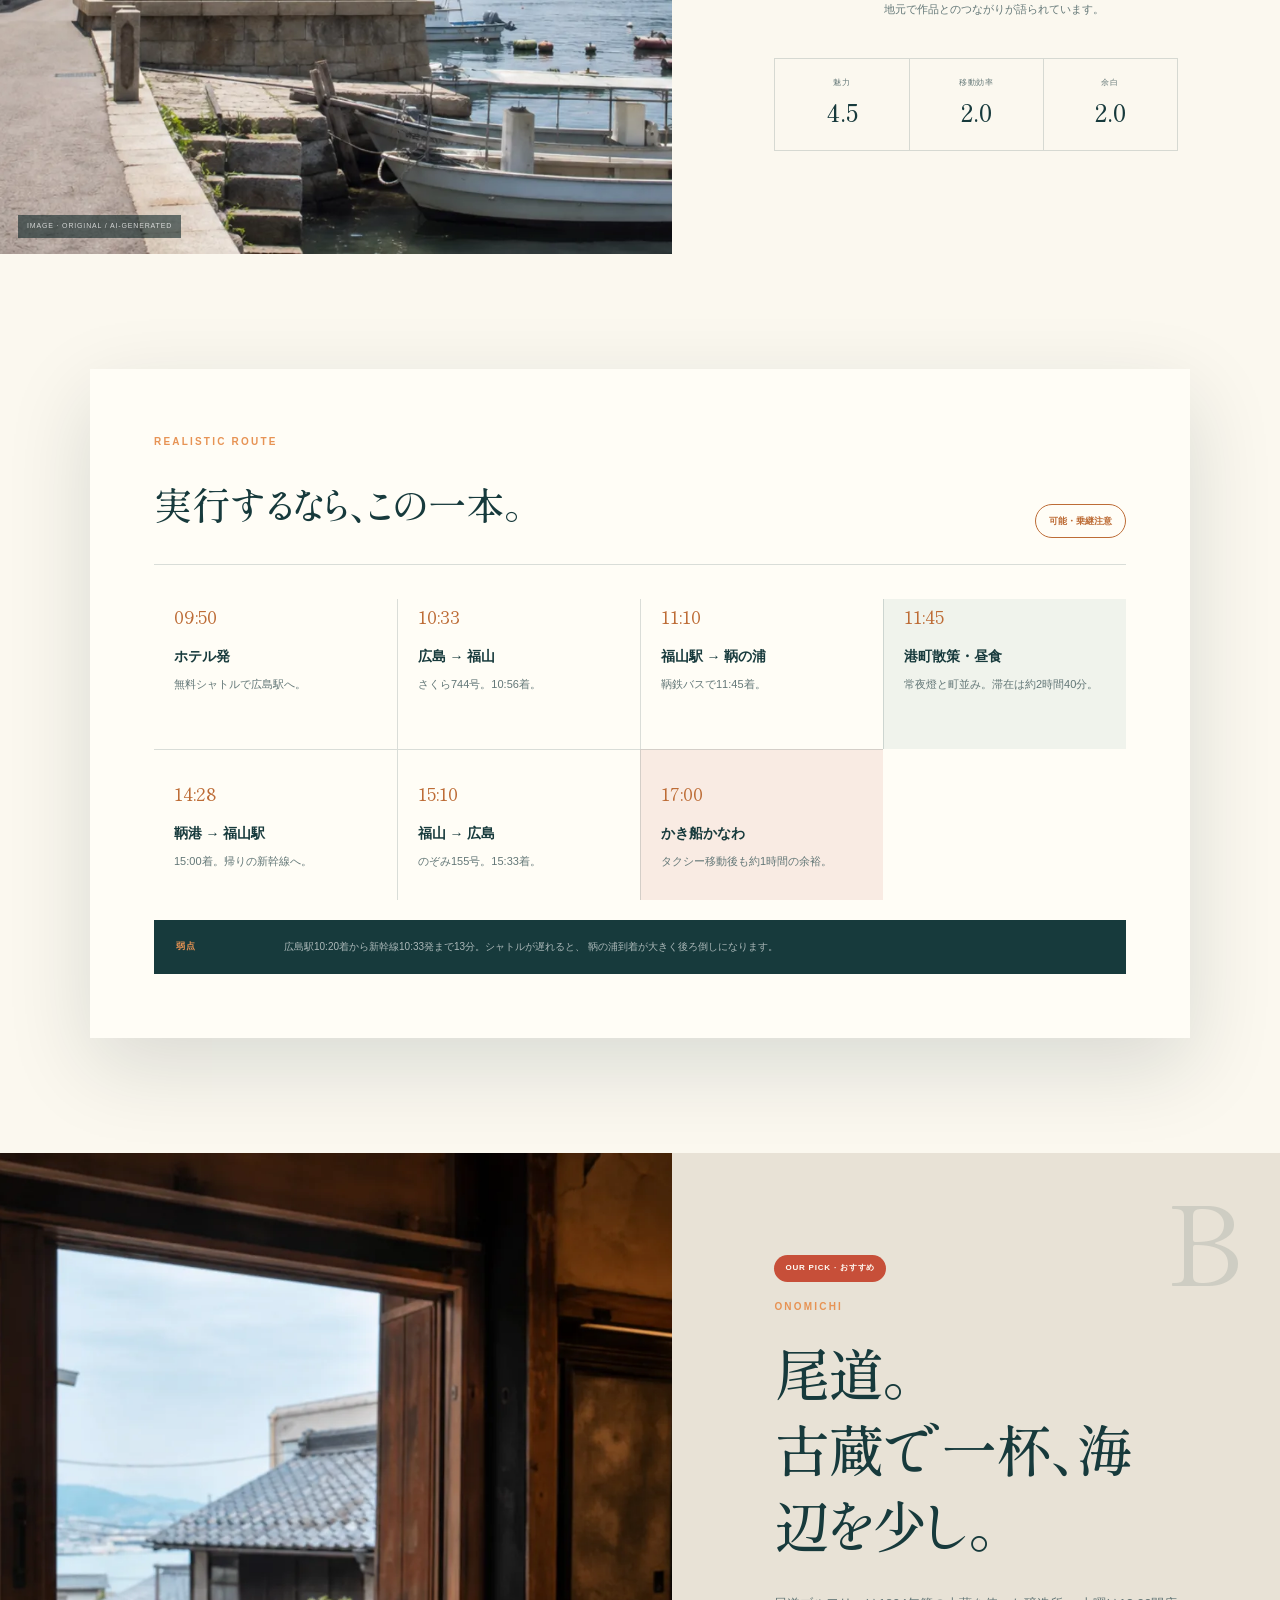
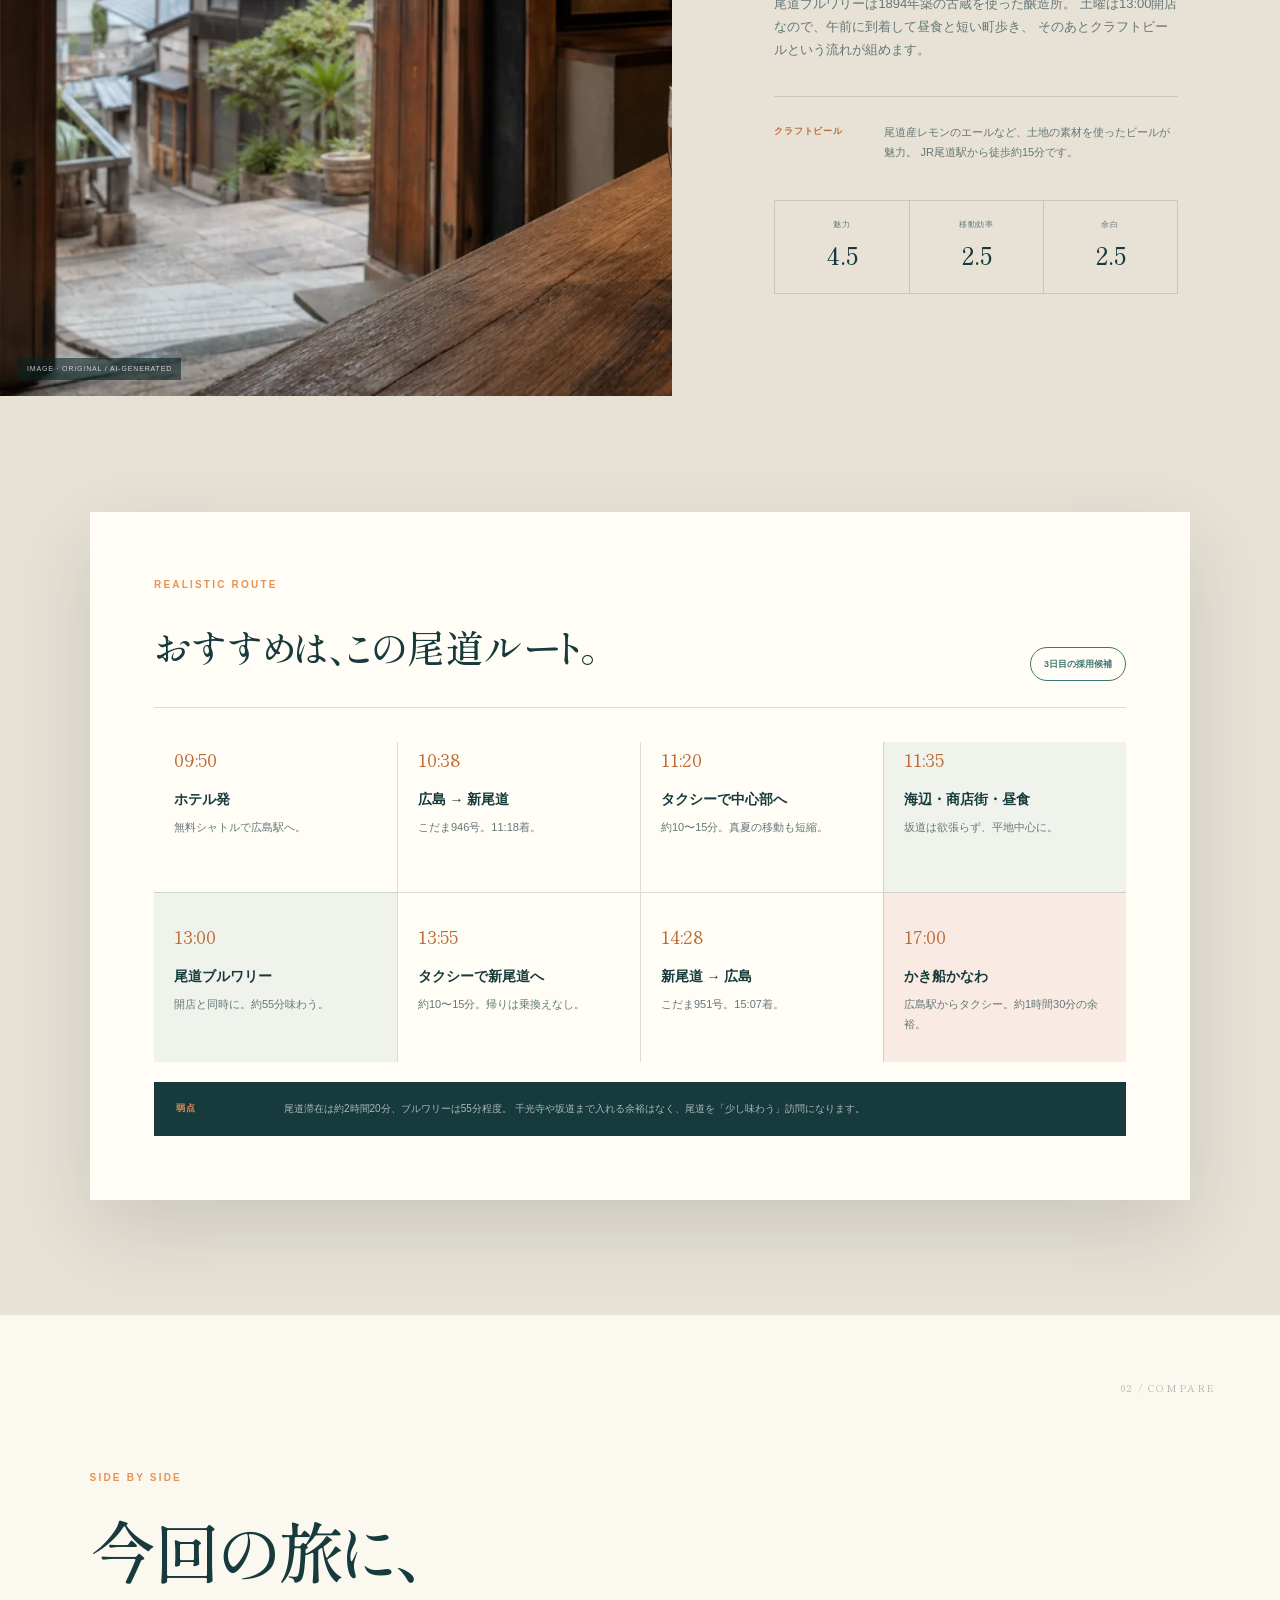
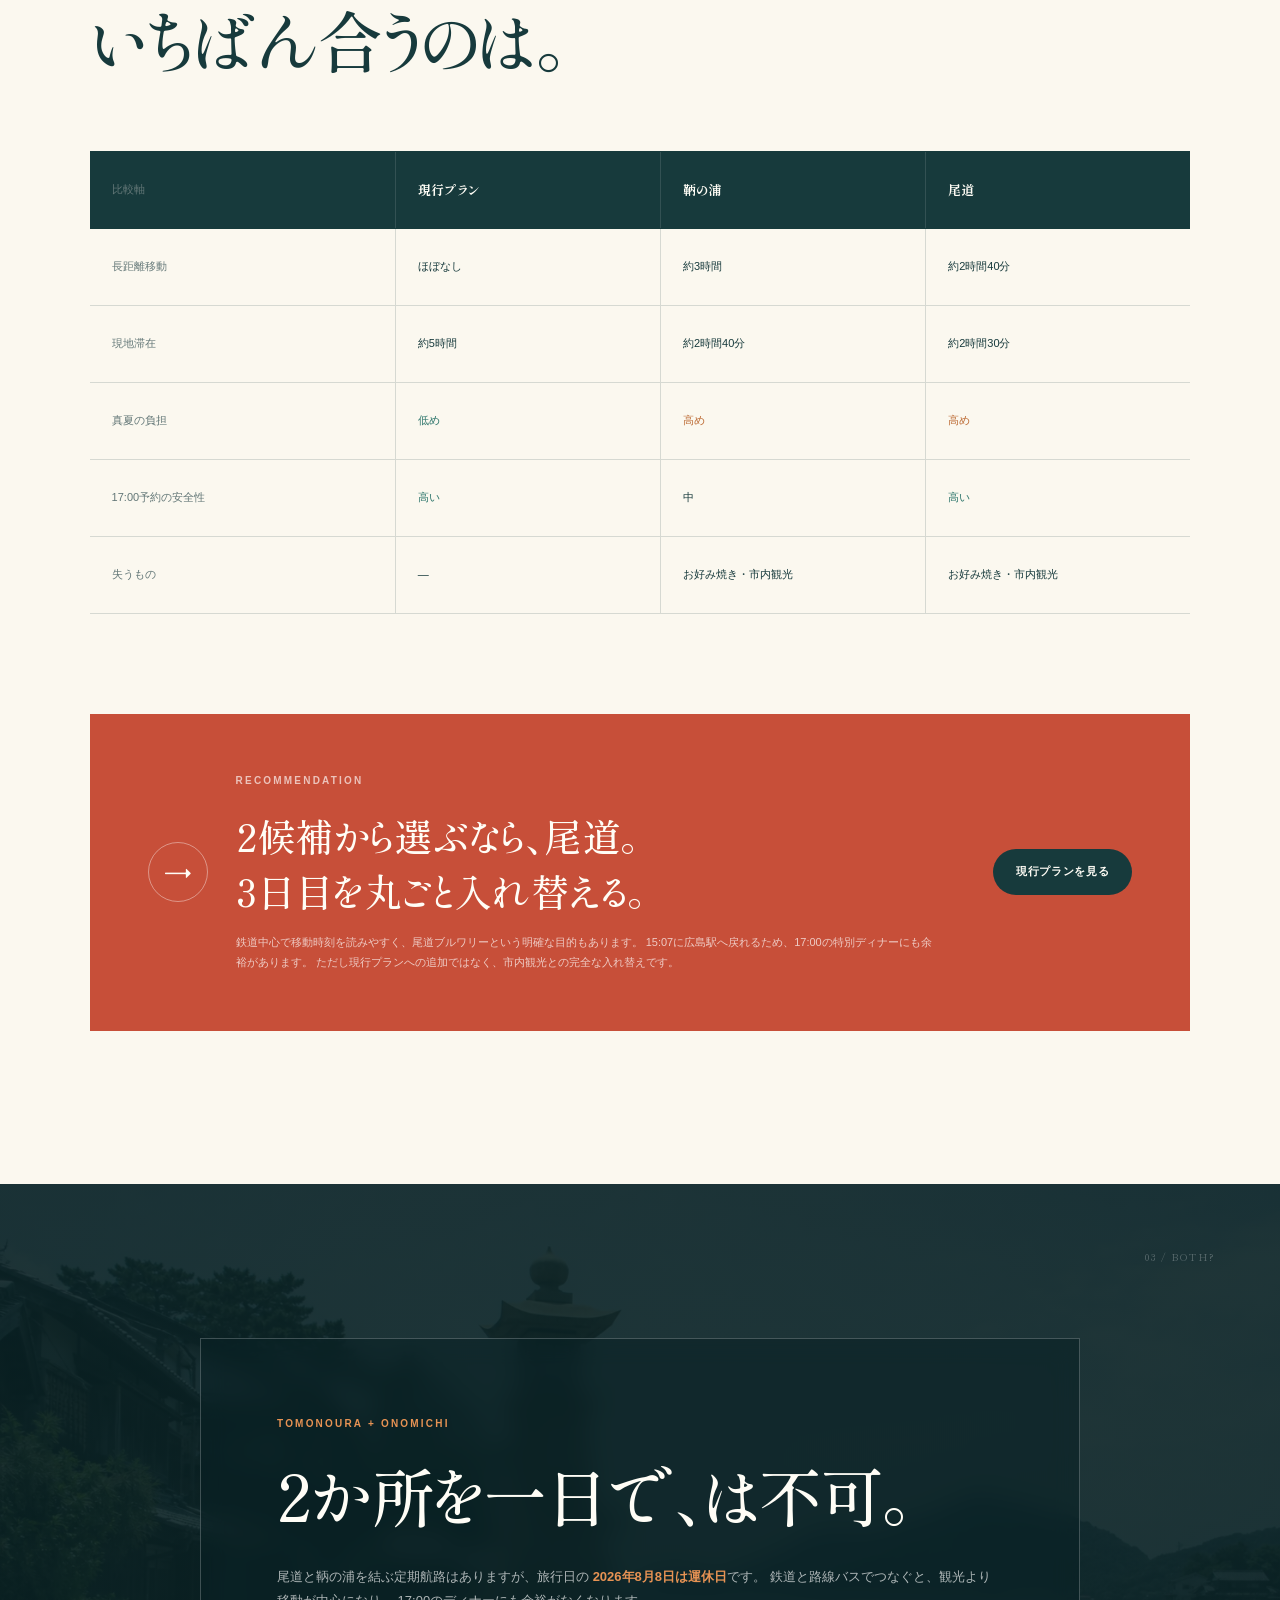
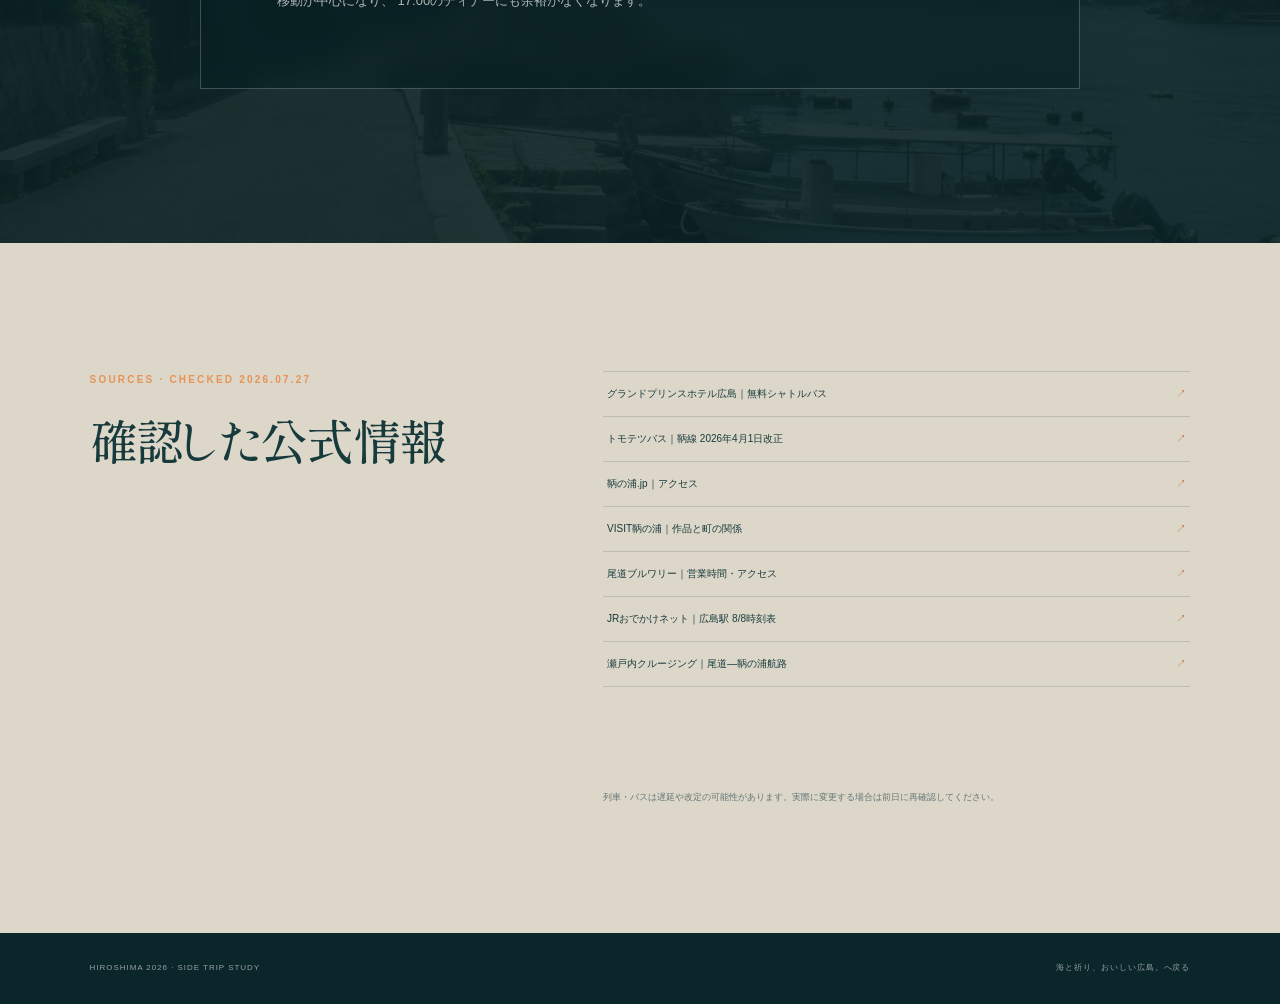
==== commit 99ec7662: "Recommend streamlined Onomichi day trip" ====
--- a/alternatives/index.html
+++ b/alternatives/index.html
@@ -81,10 +81,10 @@
               <strong>◎</strong>
               <small>今回の旅に最適</small>
             </div>
-            <div>
+            <div class="is-choice">
               <span>尾道だけ</span>
-              <strong>△</strong>
-              <small>変更するならこちら</small>
+              <strong>◎</strong>
+              <small>2候補ならこちら</small>
             </div>
             <div>
               <span>鞆の浦だけ</span>
@@ -212,6 +212,7 @@
         </div>
         <div class="destination-copy reveal">
           <div class="destination-number">B</div>
+          <div class="pick-label">OUR PICK · おすすめ</div>
           <p class="eyebrow">ONOMICHI</p>
           <h2>尾道。<br />古蔵で一杯、海辺を少し。</h2>
           <p class="destination-intro">
@@ -236,24 +237,24 @@
           <header>
             <div>
               <p class="eyebrow">REALISTIC ROUTE</p>
-              <h3>変更するなら、こちらが現実的。</h3>
-            </div>
-            <span class="route-status status-possible">条件付きで可能</span>
+              <h3>おすすめは、この尾道ルート。</h3>
+            </div>
+            <span class="route-status status-possible">3日目の採用候補</span>
           </header>
           <ol>
             <li><time>09:50</time><div><strong>ホテル発</strong><p>無料シャトルで広島駅へ。</p></div></li>
             <li><time>10:38</time><div><strong>広島 → 新尾道</strong><p>こだま946号。11:18着。</p></div></li>
             <li><time>11:20</time><div><strong>タクシーで中心部へ</strong><p>約10〜15分。真夏の移動も短縮。</p></div></li>
             <li class="is-stay"><time>11:35</time><div><strong>海辺・商店街・昼食</strong><p>坂道は欲張らず、平地中心に。</p></div></li>
-            <li class="is-beer"><time>13:00</time><div><strong>尾道ブルワリー</strong><p>開店と同時に。45分ほど味わう。</p></div></li>
-            <li><time>14:05</time><div><strong>尾道 → 福山</strong><p>在来線で14:26着。</p></div></li>
-            <li><time>14:48</time><div><strong>福山 → 広島</strong><p>さくら797号。15:11着。</p></div></li>
-            <li class="is-dinner"><time>17:00</time><div><strong>かき船かなわ</strong><p>広島駅からタクシー。約1時間20分の余裕。</p></div></li>
+            <li class="is-beer"><time>13:00</time><div><strong>尾道ブルワリー</strong><p>開店と同時に。約55分味わう。</p></div></li>
+            <li><time>13:55</time><div><strong>タクシーで新尾道へ</strong><p>約10〜15分。帰りは乗換えなし。</p></div></li>
+            <li><time>14:28</time><div><strong>新尾道 → 広島</strong><p>こだま951号。15:07着。</p></div></li>
+            <li class="is-dinner"><time>17:00</time><div><strong>かき船かなわ</strong><p>広島駅からタクシー。約1時間30分の余裕。</p></div></li>
           </ol>
           <div class="route-risk">
             <strong>弱点</strong>
             <p>
-              尾道滞在は約2時間半、ブルワリーは45分程度。
+              尾道滞在は約2時間20分、ブルワリーは55分程度。
               千光寺や坂道まで入れる余裕はなく、尾道を「少し味わう」訪問になります。
             </p>
           </div>
@@ -287,7 +288,7 @@
           </div>
           <div class="comparison-row" role="row">
             <span role="rowheader">17:00予約の安全性</span>
-            <b class="good">高い</b><b>中</b><b>中〜高</b>
+            <b class="good">高い</b><b>中</b><b class="good">高い</b>
           </div>
           <div class="comparison-row" role="row">
             <span role="rowheader">失うもの</span>
@@ -299,11 +300,11 @@
           <div class="final-mark" aria-hidden="true">→</div>
           <div>
             <p class="eyebrow">RECOMMENDATION</p>
-            <h3>今回は現行プランを維持。<br />変えるなら「尾道だけ」。</h3>
-            <p>
-              鞆の浦も尾道も、場所そのものはかなり魅力的です。ただ、今回の旅は
-              「ホテルと観光を半々」「10時ごろ出発」「17:00の特別ディナー」が軸。
-              その条件では、遠出を加えるより広島市内をゆっくり楽しむほうが完成度は高くなります。
+            <h3>2候補から選ぶなら、尾道。<br />3日目を丸ごと入れ替える。</h3>
+            <p>
+              鉄道中心で移動時刻を読みやすく、尾道ブルワリーという明確な目的もあります。
+              15:07に広島駅へ戻れるため、17:00の特別ディナーにも余裕があります。
+              ただし現行プランへの追加ではなく、市内観光との完全な入れ替えです。
             </p>
           </div>
           <a class="button button-dark" href="../">現行プランを見る</a>
--- a/alternatives/styles.css
+++ b/alternatives/styles.css
@@ -416,6 +416,18 @@
   color: #cf6f5a;
 }
 
+.verdict-board .is-choice {
+  background: var(--vermilion);
+}
+
+.verdict-board .is-choice strong {
+  color: var(--white);
+}
+
+.verdict-board .is-choice small {
+  color: rgba(255, 255, 255, 0.75);
+}
+
 .update-alert {
   max-width: 1120px;
   display: flex;
@@ -554,6 +566,18 @@
   line-height: 1;
 }
 
+.pick-label {
+  align-self: flex-start;
+  margin-bottom: 16px;
+  padding: 6px 11px;
+  color: var(--white);
+  background: var(--vermilion);
+  border-radius: 99px;
+  font-size: 8px;
+  font-weight: 700;
+  letter-spacing: 0.1em;
+}
+
 .destination-copy h2 {
   font-size: clamp(42px, 4.4vw, 68px);
 }
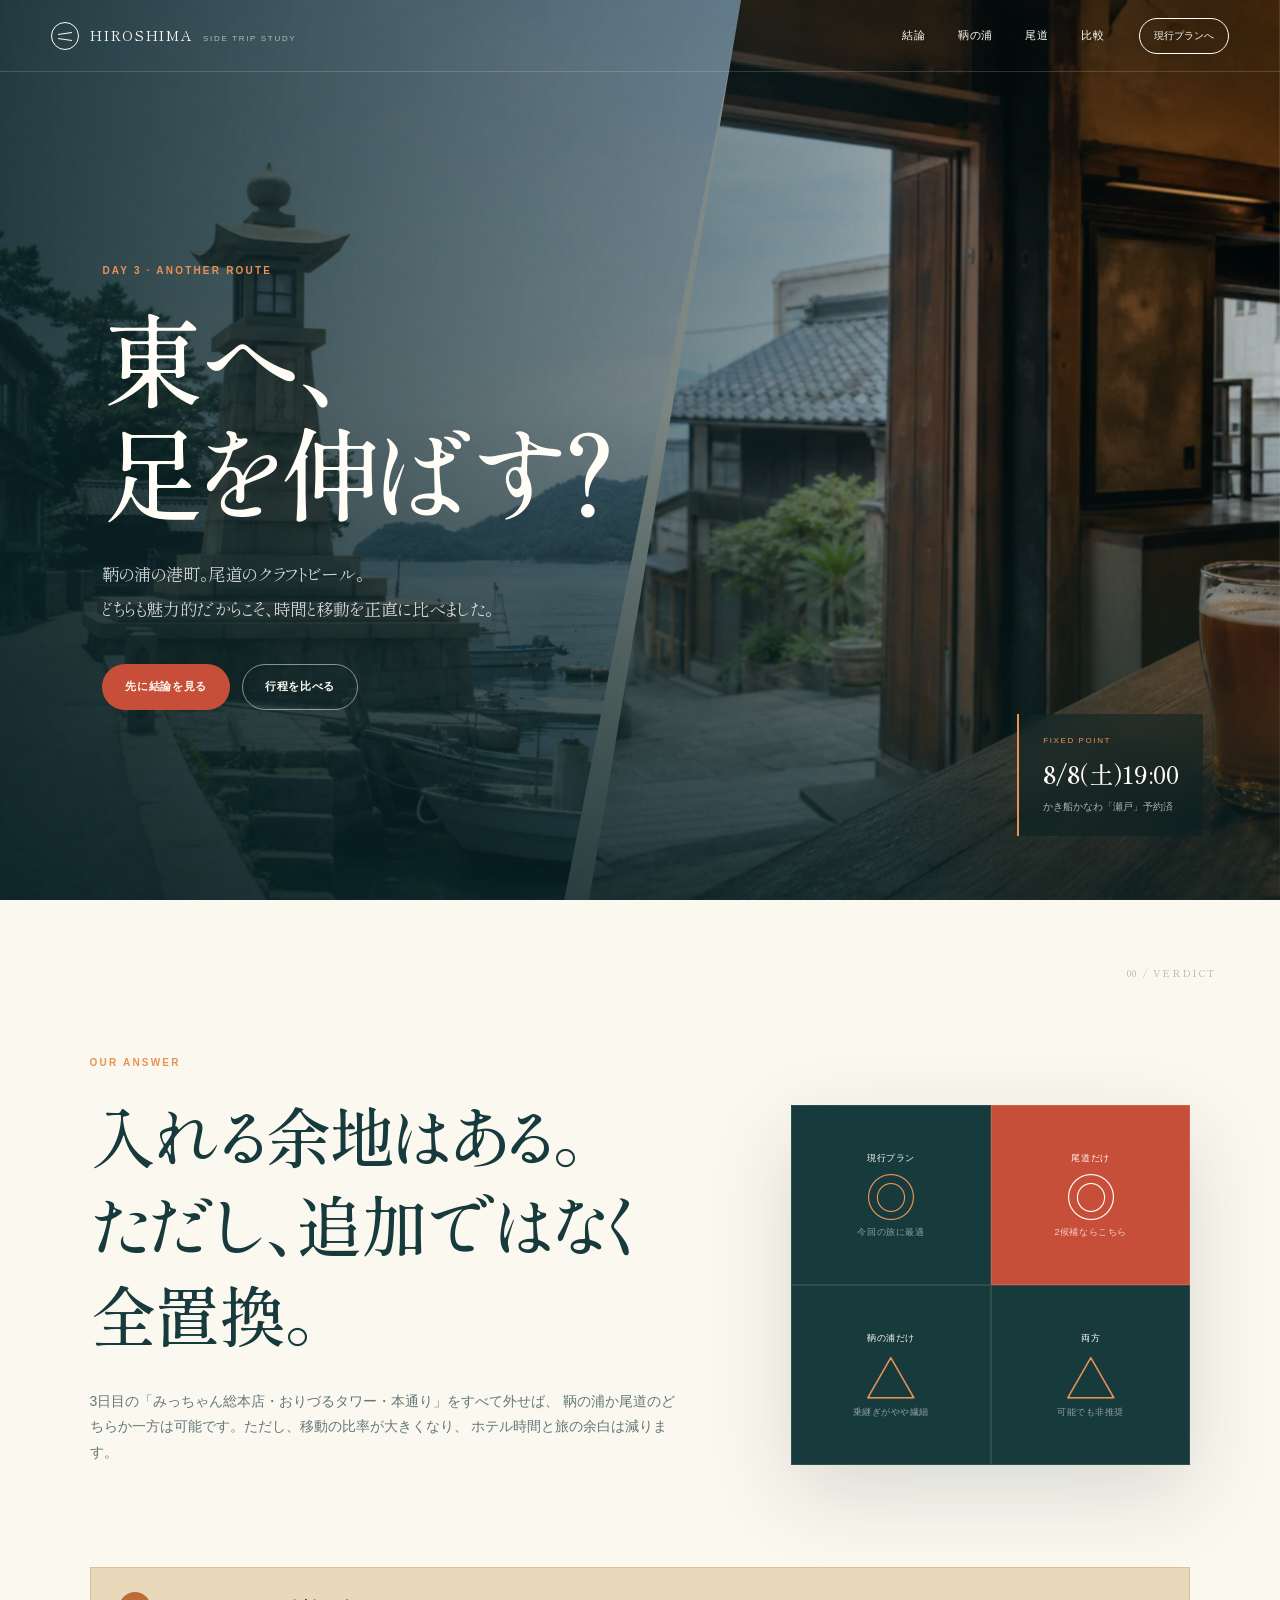
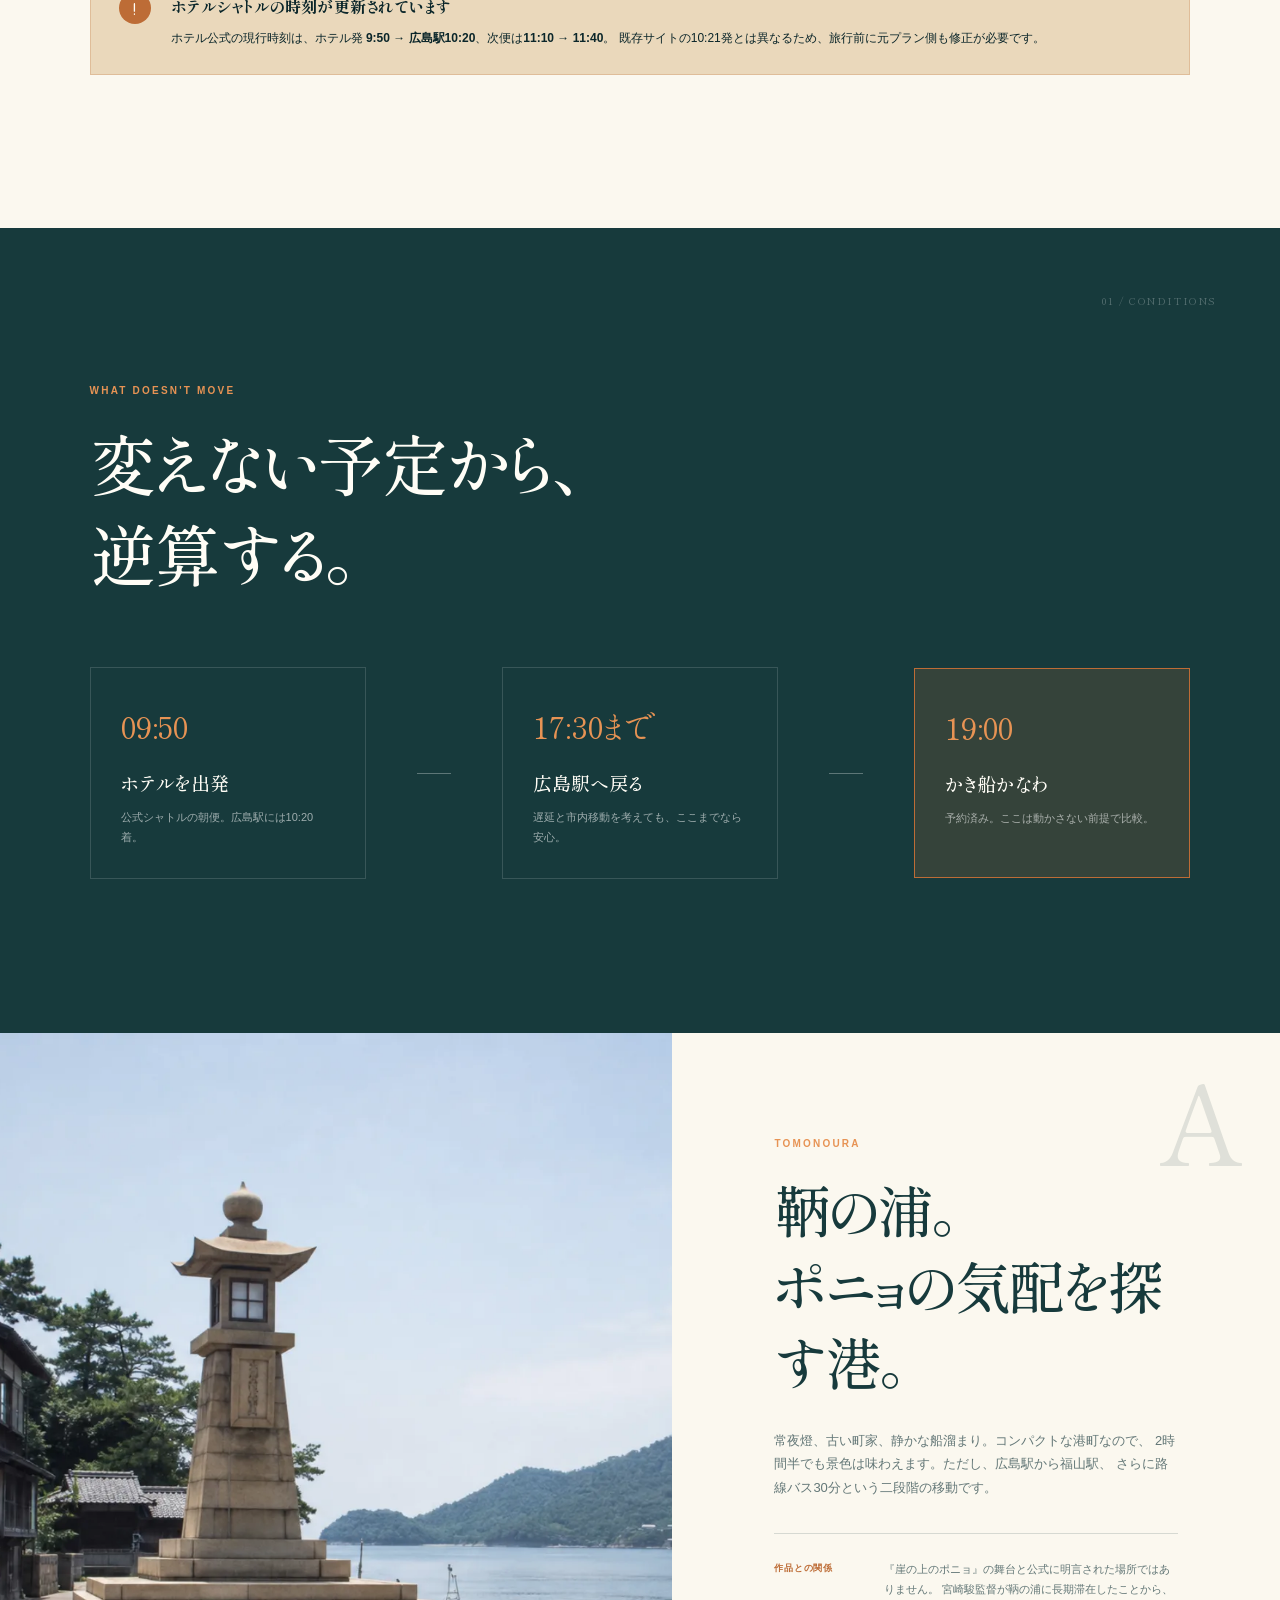
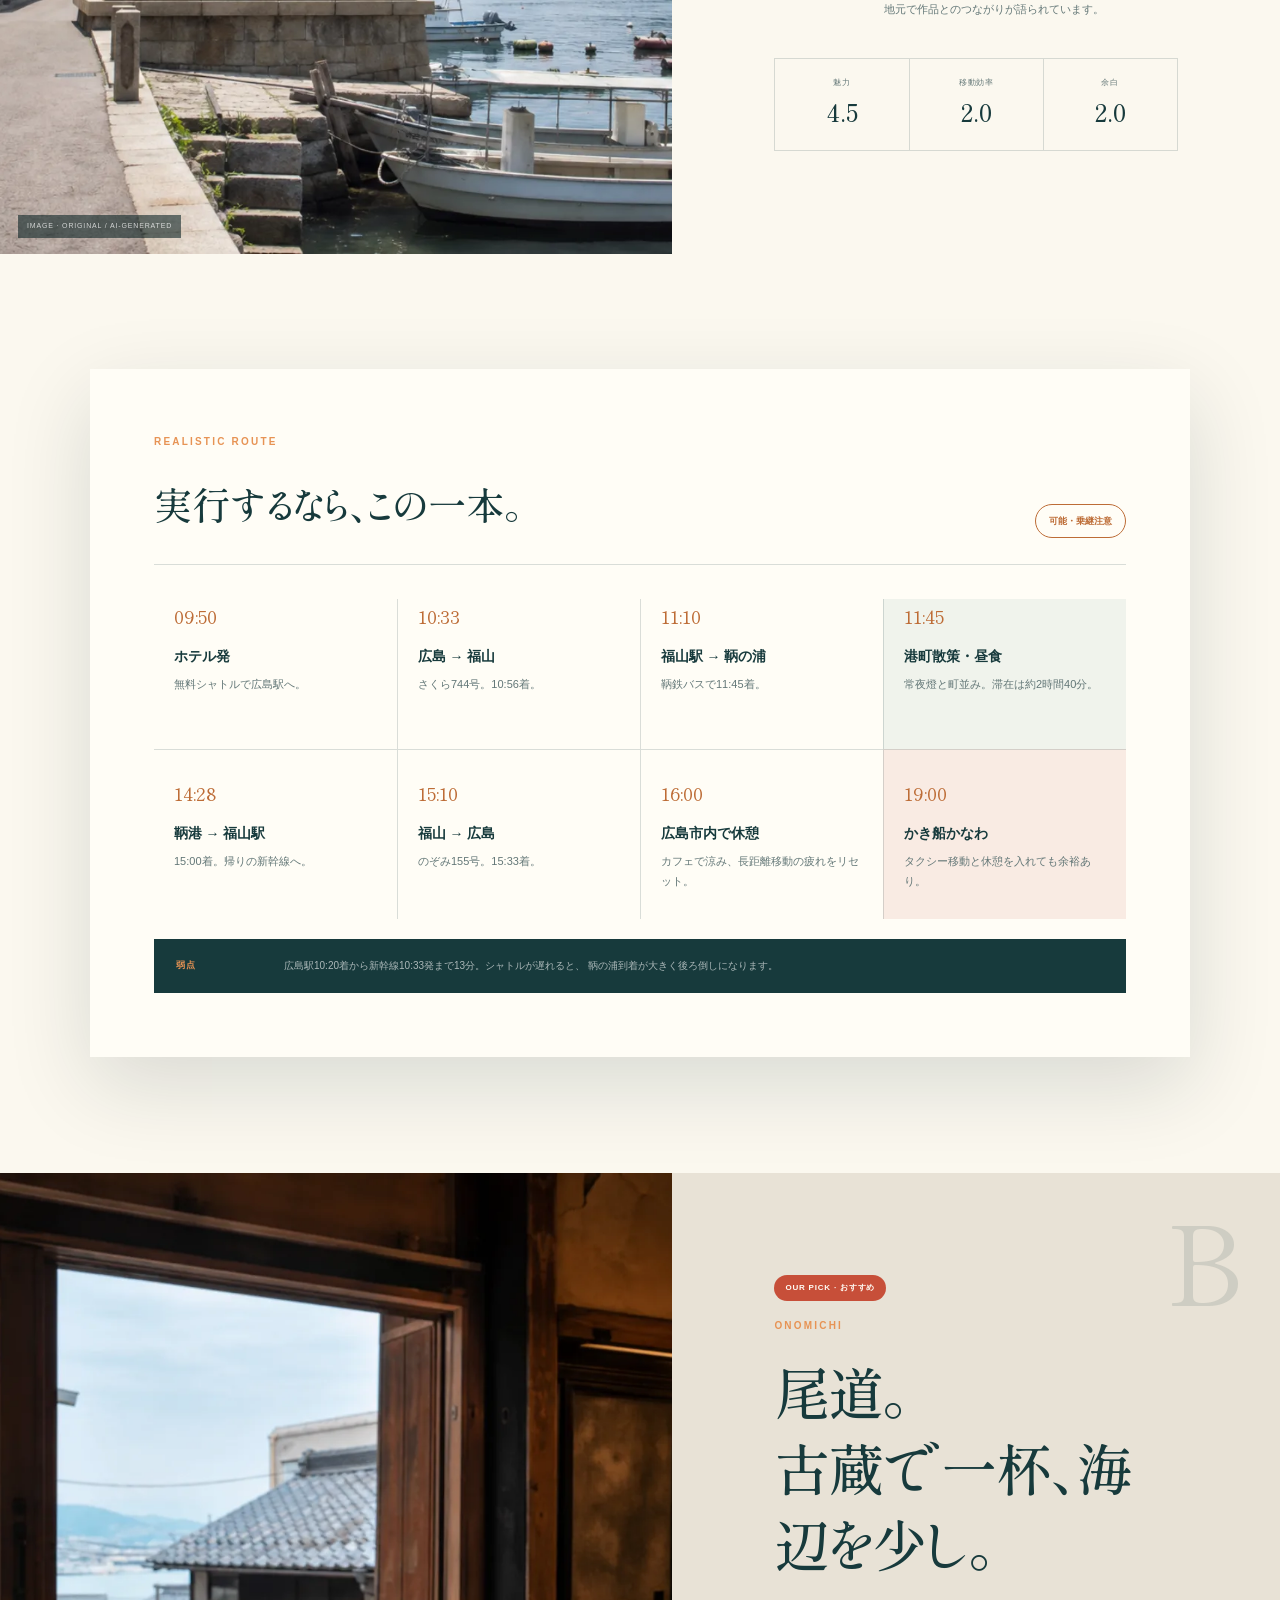
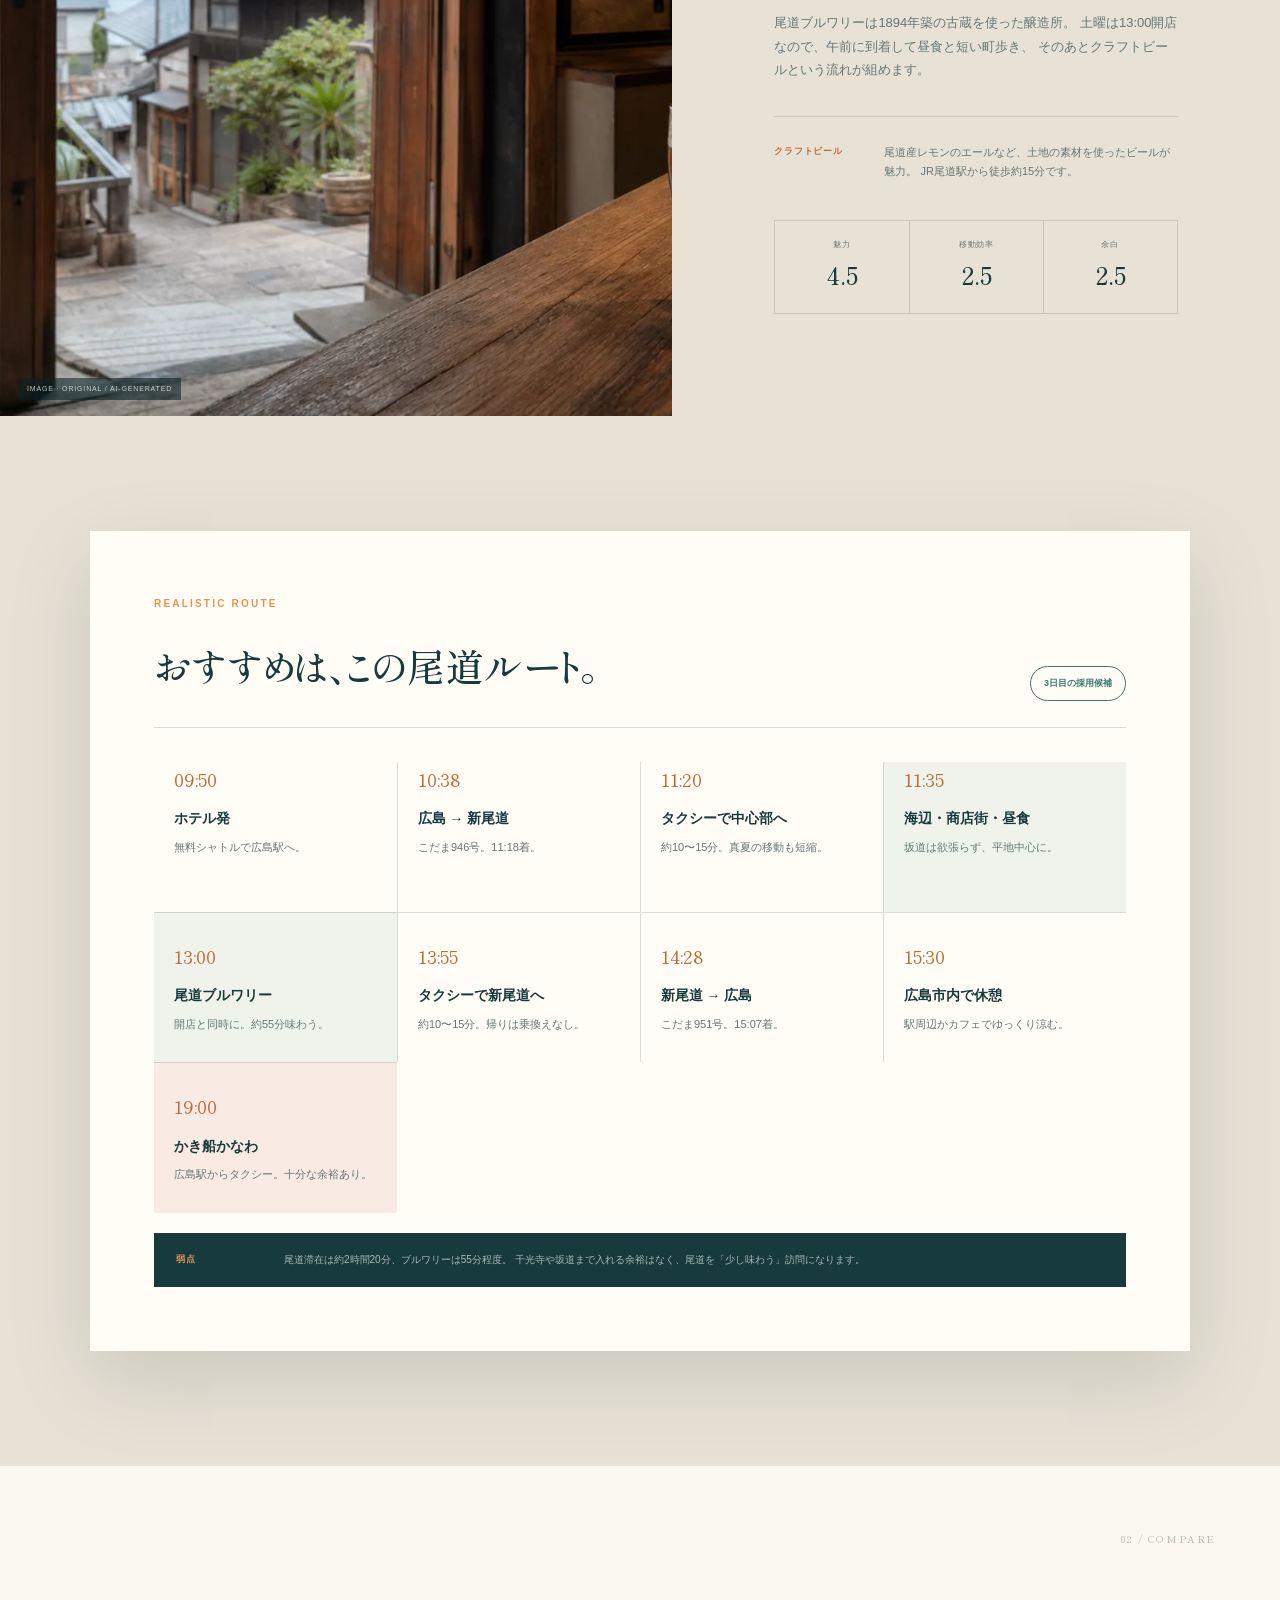
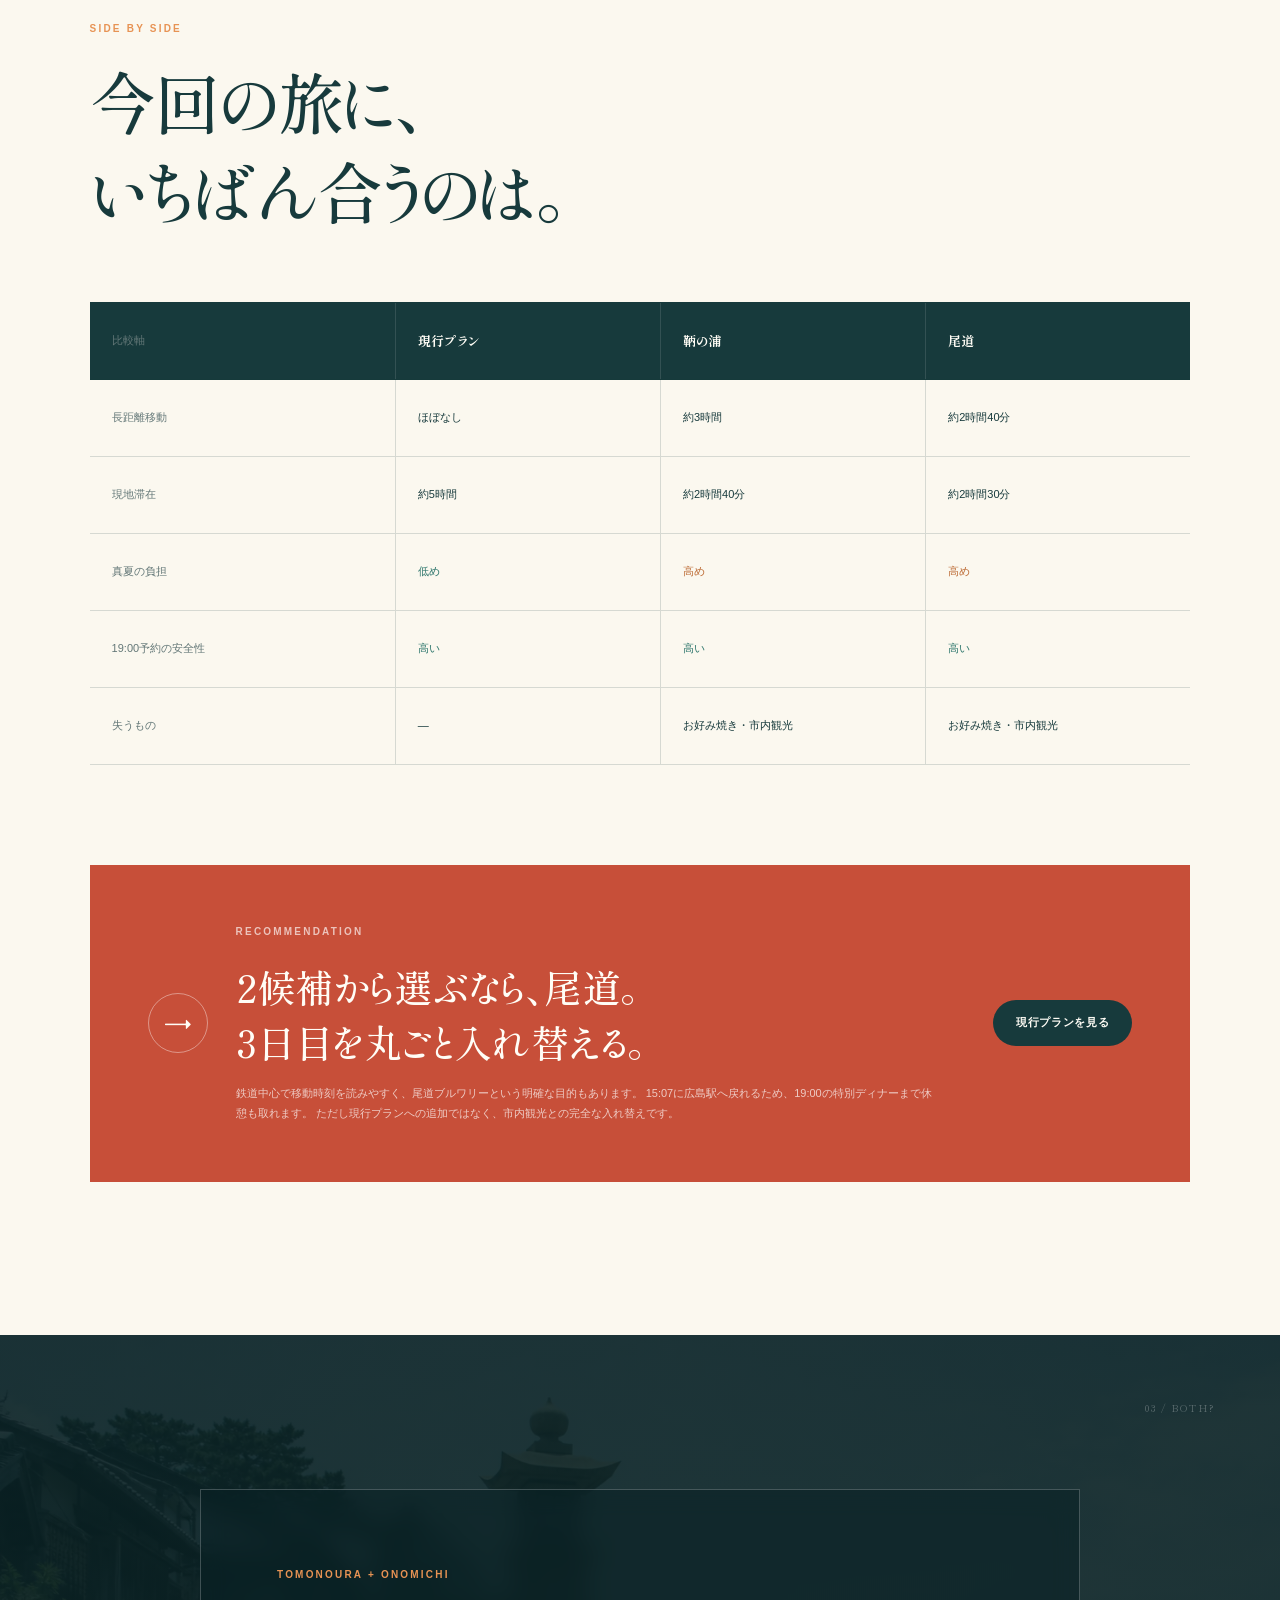
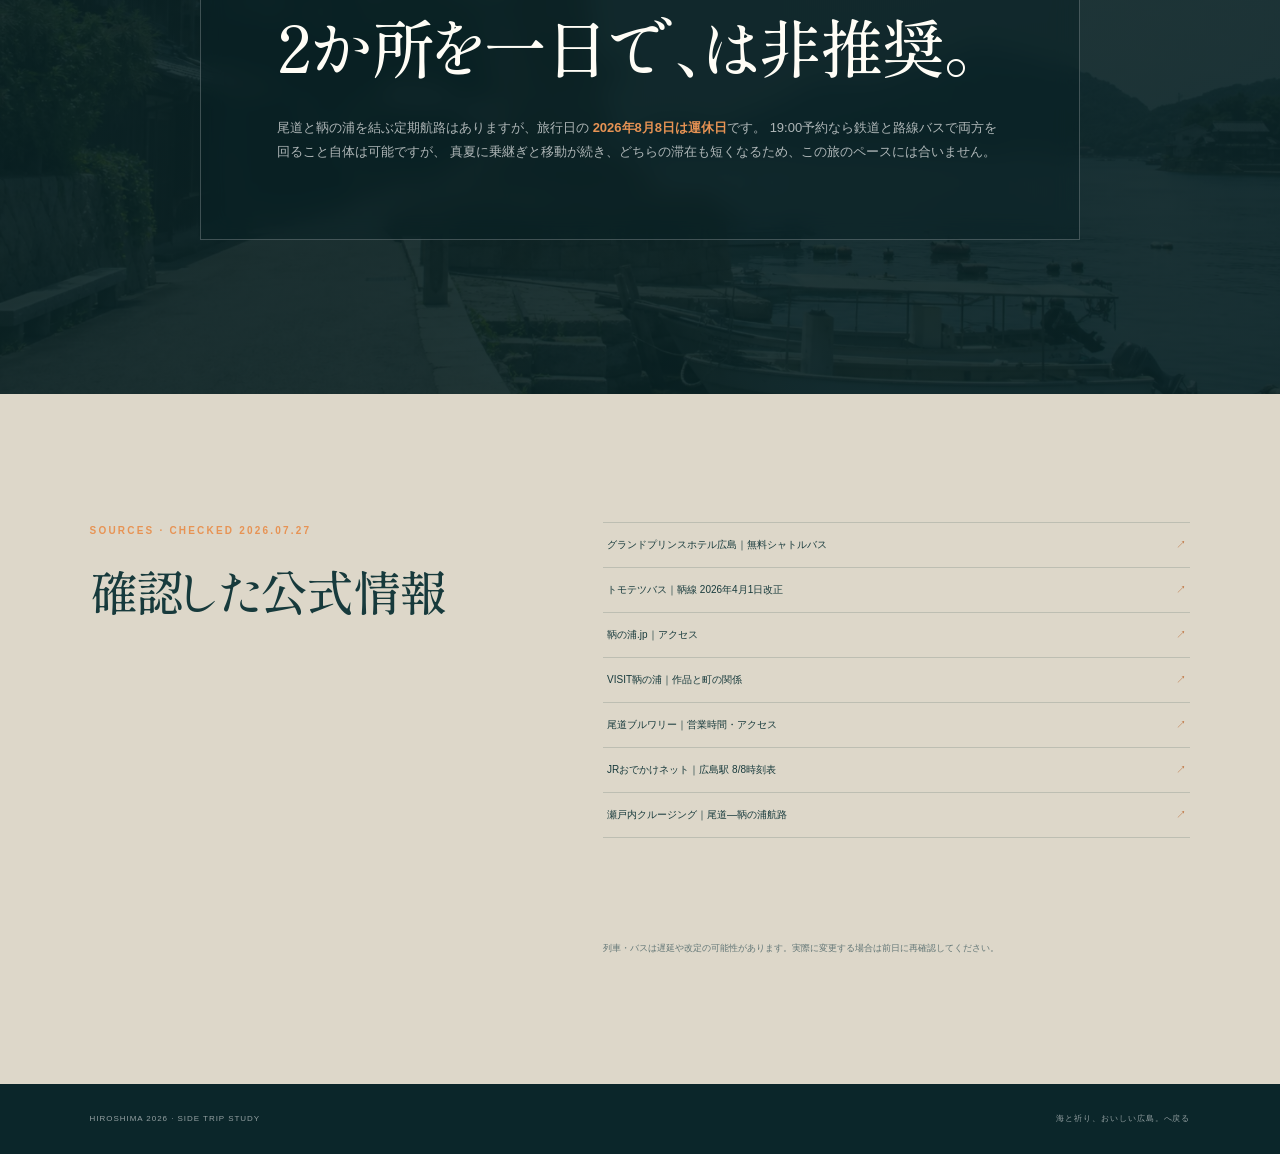
==== commit 1cffc804: "Update Kanawa dinner reservation to 19:00" ====
--- a/alternatives/index.html
+++ b/alternatives/index.html
@@ -58,7 +58,7 @@
         </div>
         <div class="hero-note">
           <span>FIXED POINT</span>
-          <strong>8/8（土）17:00</strong>
+          <strong>8/8（土）19:00</strong>
           <p>かき船かなわ「瀬戸」予約済</p>
         </div>
       </section>
@@ -91,10 +91,10 @@
               <strong>△</strong>
               <small>乗継ぎがやや繊細</small>
             </div>
-            <div class="is-no">
+            <div>
               <span>両方</span>
-              <strong>×</strong>
-              <small>8/8は航路も運休</small>
+              <strong>△</strong>
+              <small>可能でも非推奨</small>
             </div>
           </div>
         </div>
@@ -126,13 +126,13 @@
           </article>
           <div class="condition-line" aria-hidden="true"></div>
           <article>
-            <span>15:35–16:05</span>
+            <span>17:30まで</span>
             <h3>広島駅へ戻る</h3>
-            <p>遅延と市内移動を考え、この時間が安全圏。</p>
+            <p>遅延と市内移動を考えても、ここまでなら安心。</p>
           </article>
           <div class="condition-line" aria-hidden="true"></div>
           <article class="is-fixed">
-            <span>17:00</span>
+            <span>19:00</span>
             <h3>かき船かなわ</h3>
             <p>予約済み。ここは動かさない前提で比較。</p>
           </article>
@@ -187,7 +187,8 @@
             <li class="is-stay"><time>11:45</time><div><strong>港町散策・昼食</strong><p>常夜燈と町並み。滞在は約2時間40分。</p></div></li>
             <li><time>14:28</time><div><strong>鞆港 → 福山駅</strong><p>15:00着。帰りの新幹線へ。</p></div></li>
             <li><time>15:10</time><div><strong>福山 → 広島</strong><p>のぞみ155号。15:33着。</p></div></li>
-            <li class="is-dinner"><time>17:00</time><div><strong>かき船かなわ</strong><p>タクシー移動後も約1時間の余裕。</p></div></li>
+            <li><time>16:00</time><div><strong>広島市内で休憩</strong><p>カフェで涼み、長距離移動の疲れをリセット。</p></div></li>
+            <li class="is-dinner"><time>19:00</time><div><strong>かき船かなわ</strong><p>タクシー移動と休憩を入れても余裕あり。</p></div></li>
           </ol>
           <div class="route-risk">
             <strong>弱点</strong>
@@ -249,7 +250,8 @@
             <li class="is-beer"><time>13:00</time><div><strong>尾道ブルワリー</strong><p>開店と同時に。約55分味わう。</p></div></li>
             <li><time>13:55</time><div><strong>タクシーで新尾道へ</strong><p>約10〜15分。帰りは乗換えなし。</p></div></li>
             <li><time>14:28</time><div><strong>新尾道 → 広島</strong><p>こだま951号。15:07着。</p></div></li>
-            <li class="is-dinner"><time>17:00</time><div><strong>かき船かなわ</strong><p>広島駅からタクシー。約1時間30分の余裕。</p></div></li>
+            <li><time>15:30</time><div><strong>広島市内で休憩</strong><p>駅周辺かカフェでゆっくり涼む。</p></div></li>
+            <li class="is-dinner"><time>19:00</time><div><strong>かき船かなわ</strong><p>広島駅からタクシー。十分な余裕あり。</p></div></li>
           </ol>
           <div class="route-risk">
             <strong>弱点</strong>
@@ -287,8 +289,8 @@
             <b class="good">低め</b><b class="warn">高め</b><b class="warn">高め</b>
           </div>
           <div class="comparison-row" role="row">
-            <span role="rowheader">17:00予約の安全性</span>
-            <b class="good">高い</b><b>中</b><b class="good">高い</b>
+            <span role="rowheader">19:00予約の安全性</span>
+            <b class="good">高い</b><b class="good">高い</b><b class="good">高い</b>
           </div>
           <div class="comparison-row" role="row">
             <span role="rowheader">失うもの</span>
@@ -303,7 +305,7 @@
             <h3>2候補から選ぶなら、尾道。<br />3日目を丸ごと入れ替える。</h3>
             <p>
               鉄道中心で移動時刻を読みやすく、尾道ブルワリーという明確な目的もあります。
-              15:07に広島駅へ戻れるため、17:00の特別ディナーにも余裕があります。
+              15:07に広島駅へ戻れるため、19:00の特別ディナーまで休憩も取れます。
               ただし現行プランへの追加ではなく、市内観光との完全な入れ替えです。
             </p>
           </div>
@@ -315,12 +317,12 @@
         <div class="section-label">03 / BOTH?</div>
         <div class="both-card reveal">
           <p class="eyebrow">TOMONOURA + ONOMICHI</p>
-          <h2>2か所を一日で、は不可。</h2>
+          <h2>2か所を一日で、は非推奨。</h2>
           <p>
             尾道と鞆の浦を結ぶ定期航路はありますが、旅行日の
             <strong>2026年8月8日は運休日</strong>です。
-            鉄道と路線バスでつなぐと、観光より移動が中心になり、
-            17:00のディナーにも余裕がなくなります。
+            19:00予約なら鉄道と路線バスで両方を回ること自体は可能ですが、
+            真夏に乗継ぎと移動が続き、どちらの滞在も短くなるため、この旅のペースには合いません。
           </p>
         </div>
       </section>
